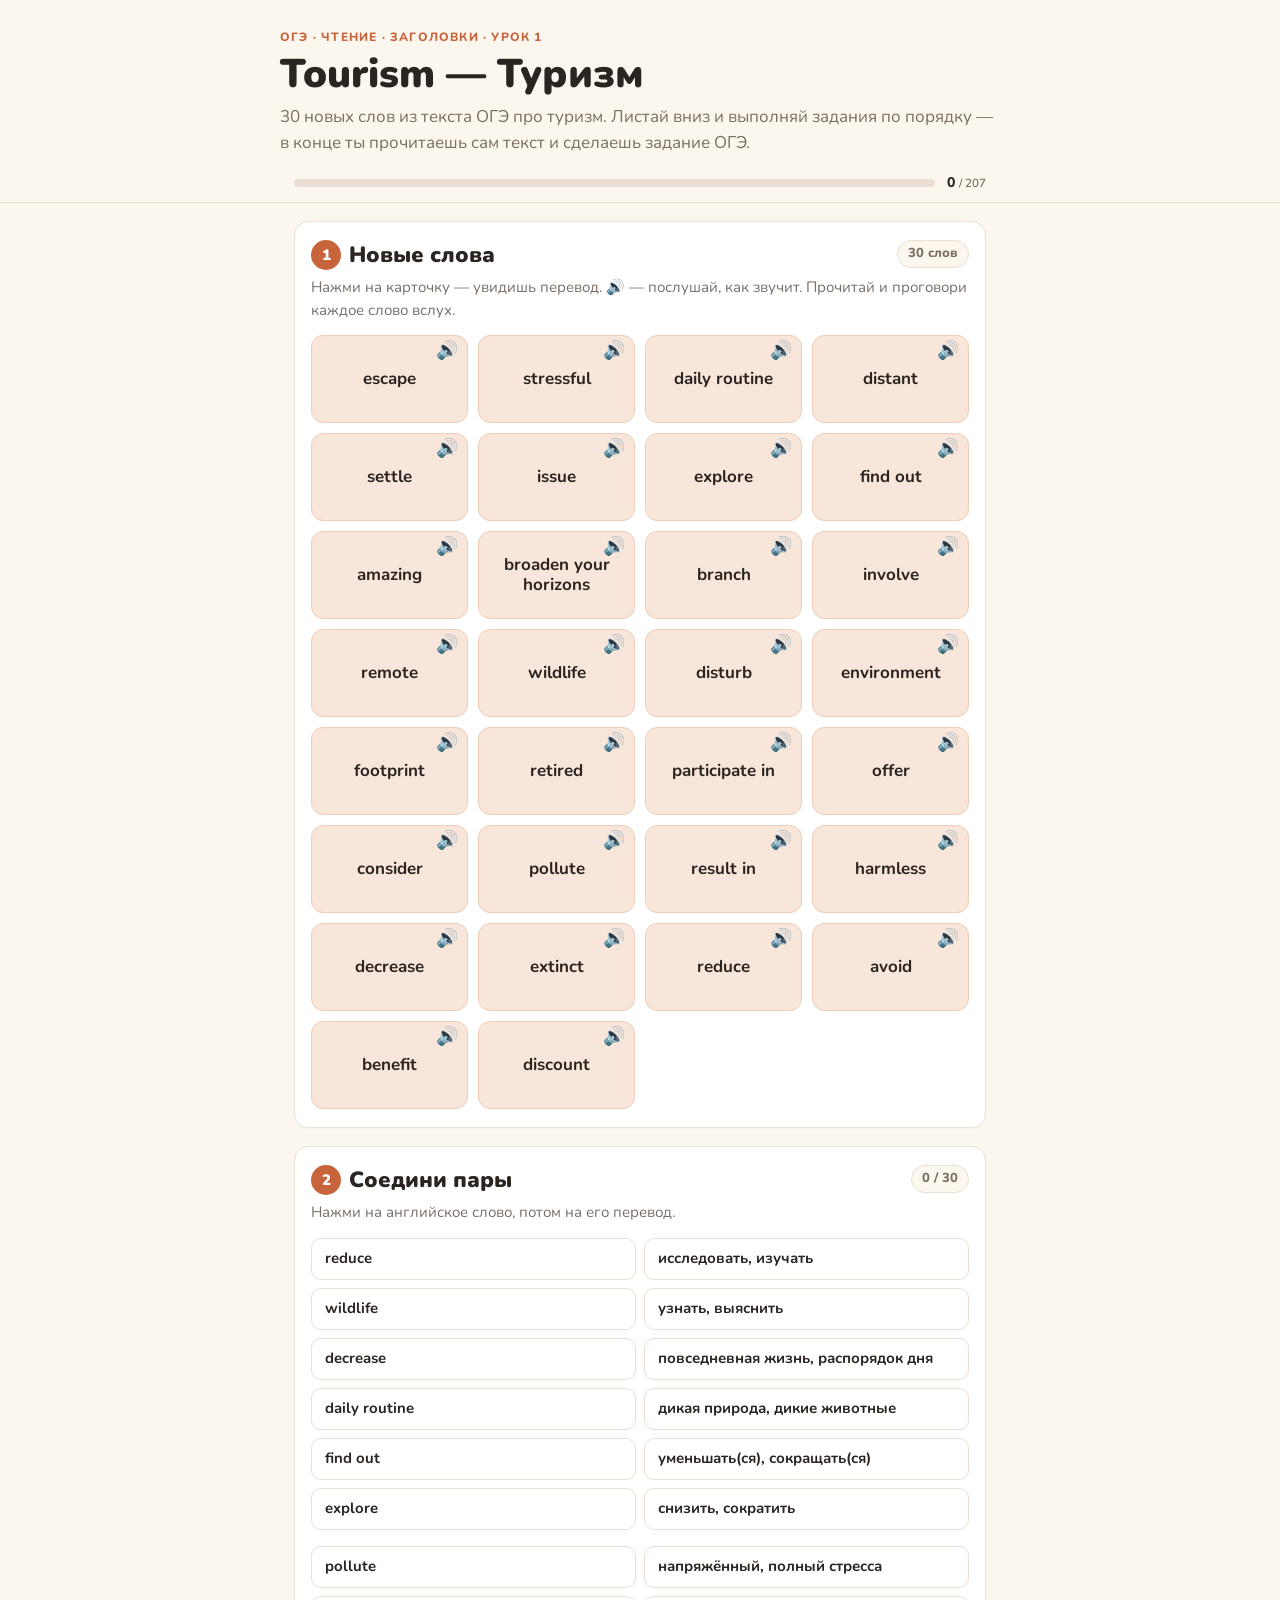
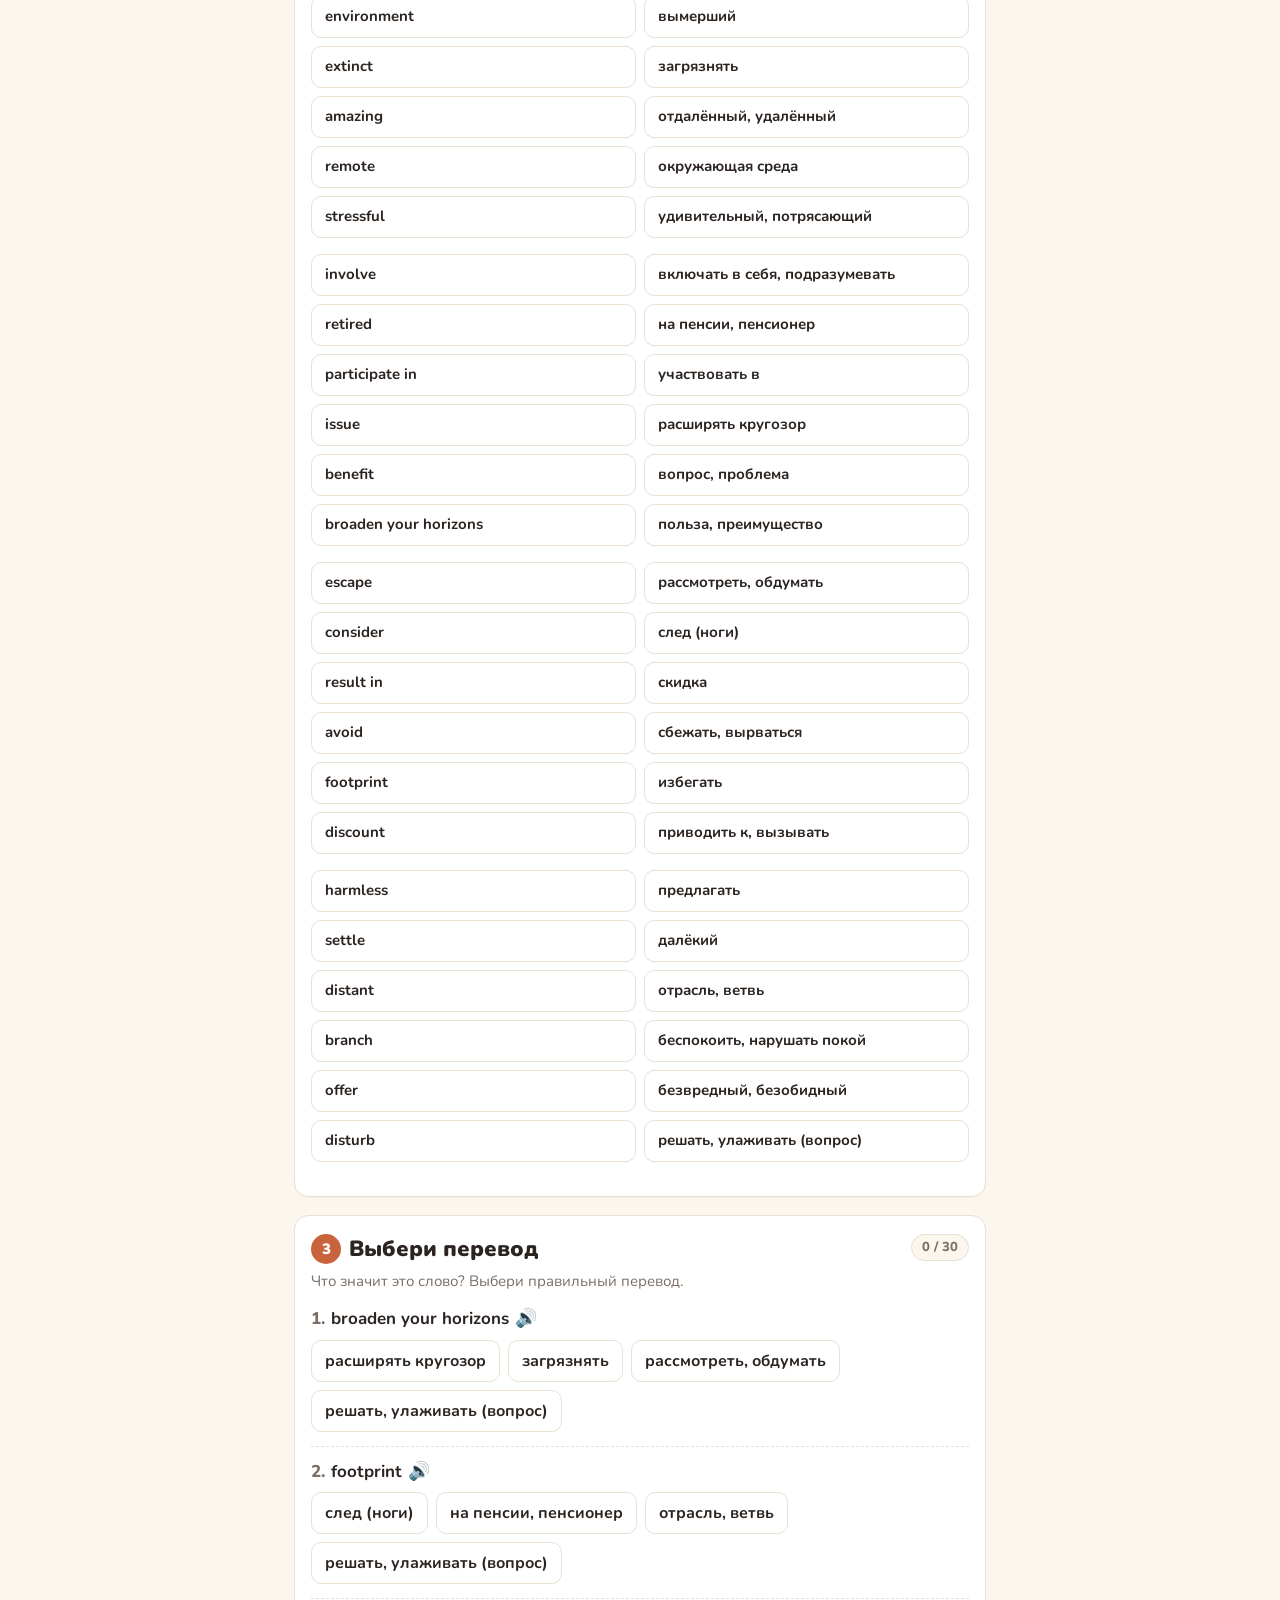
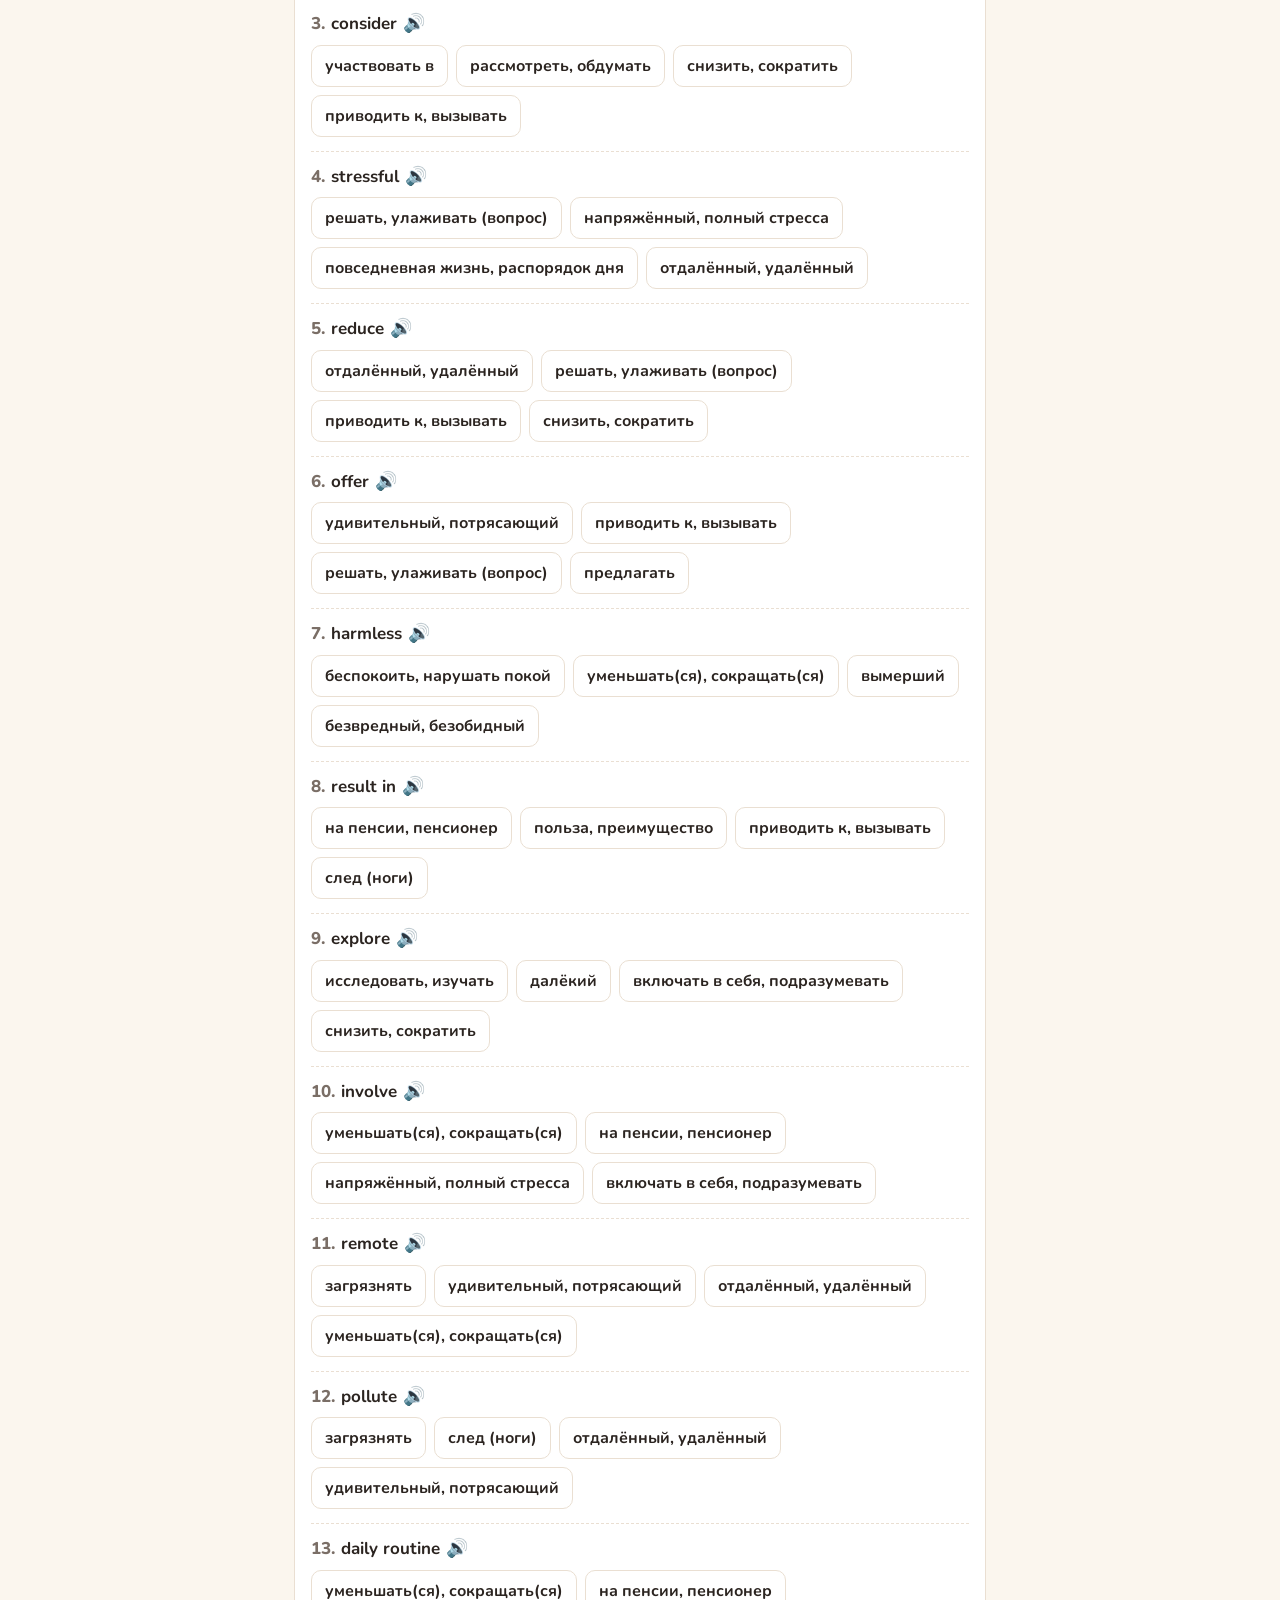
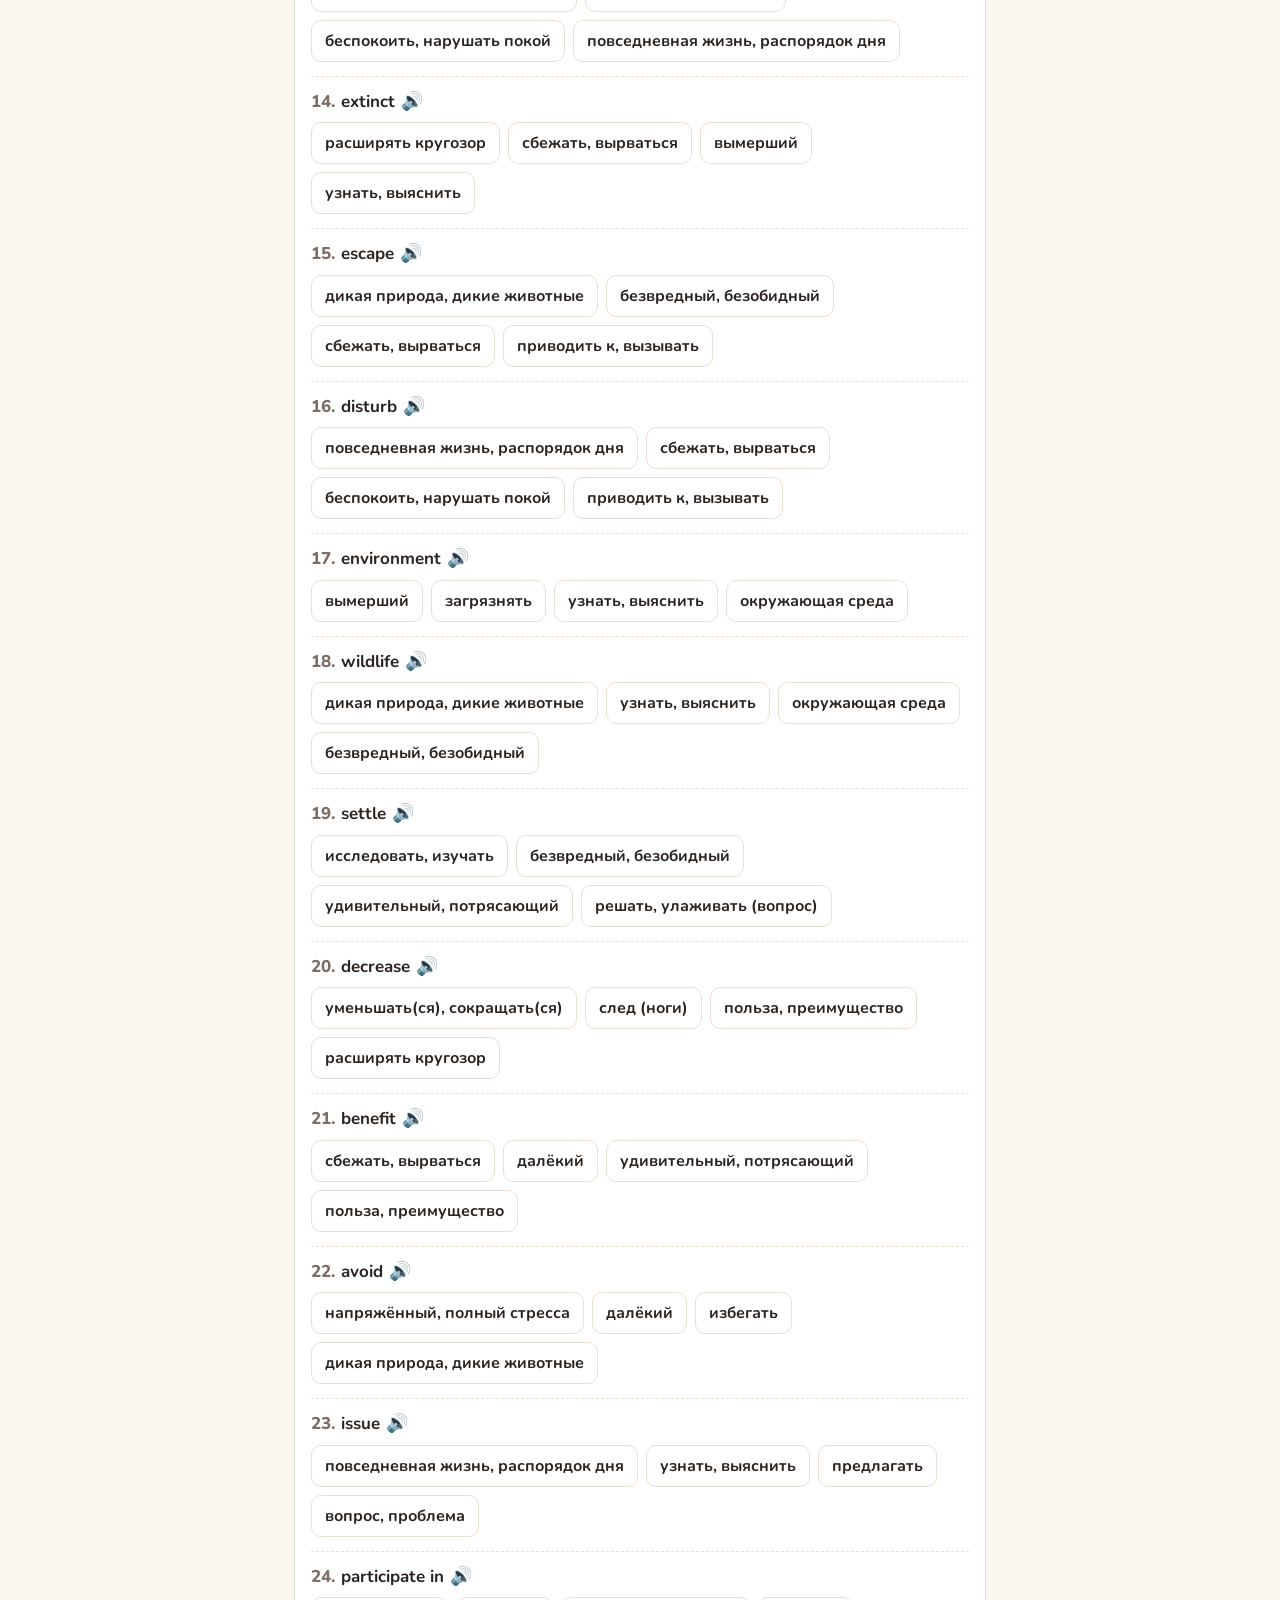
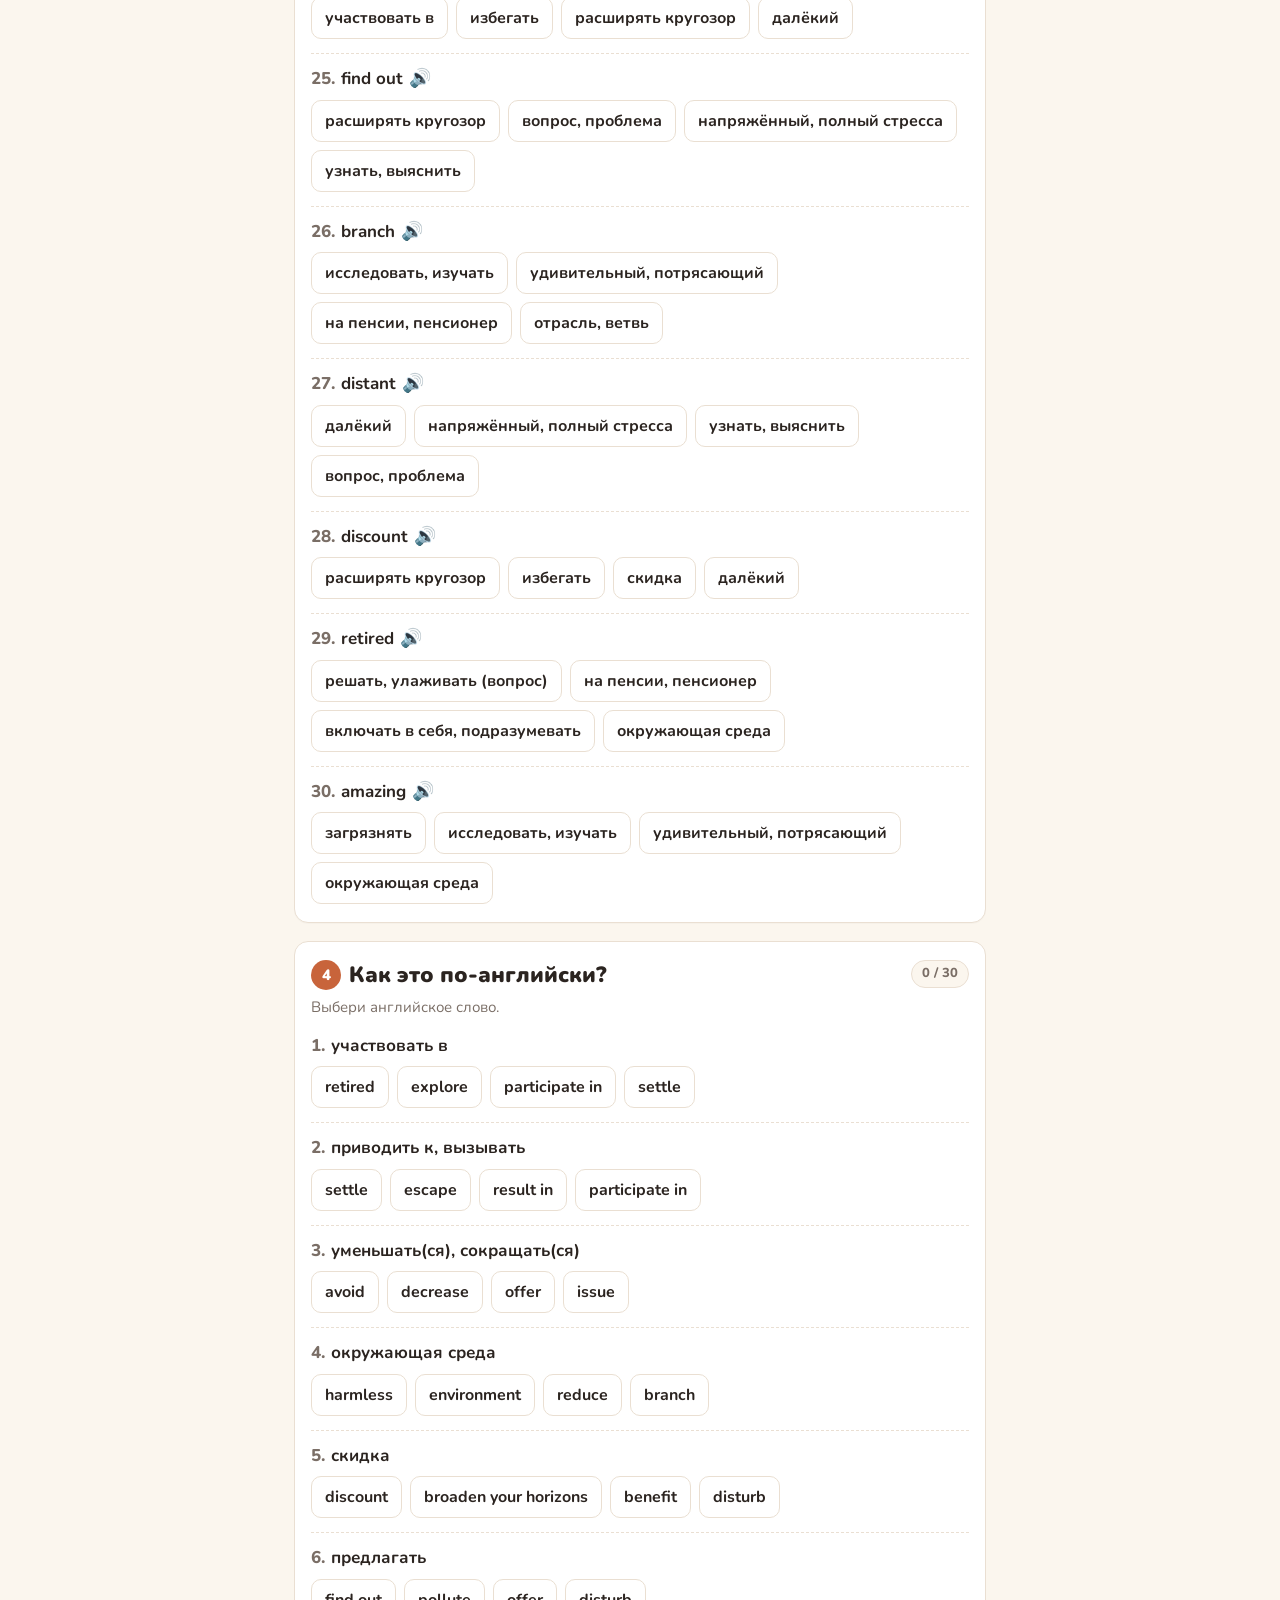
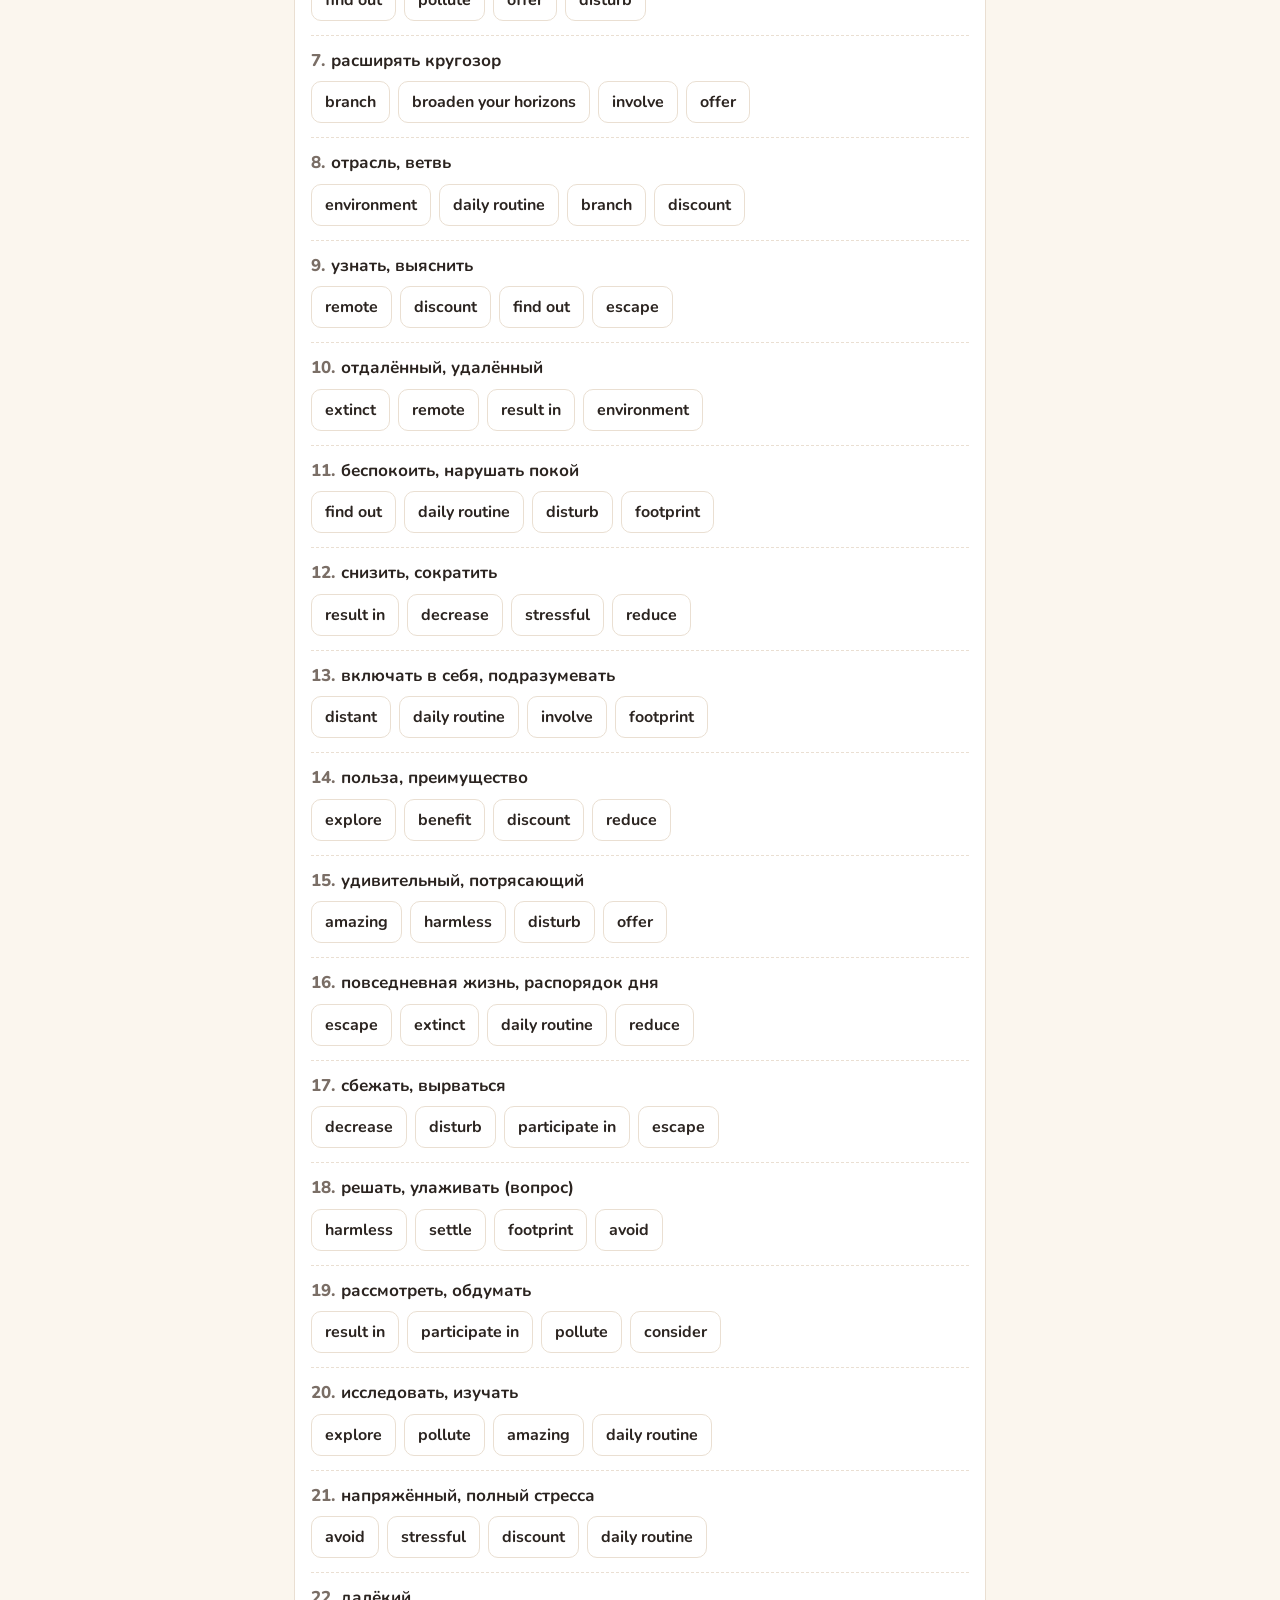
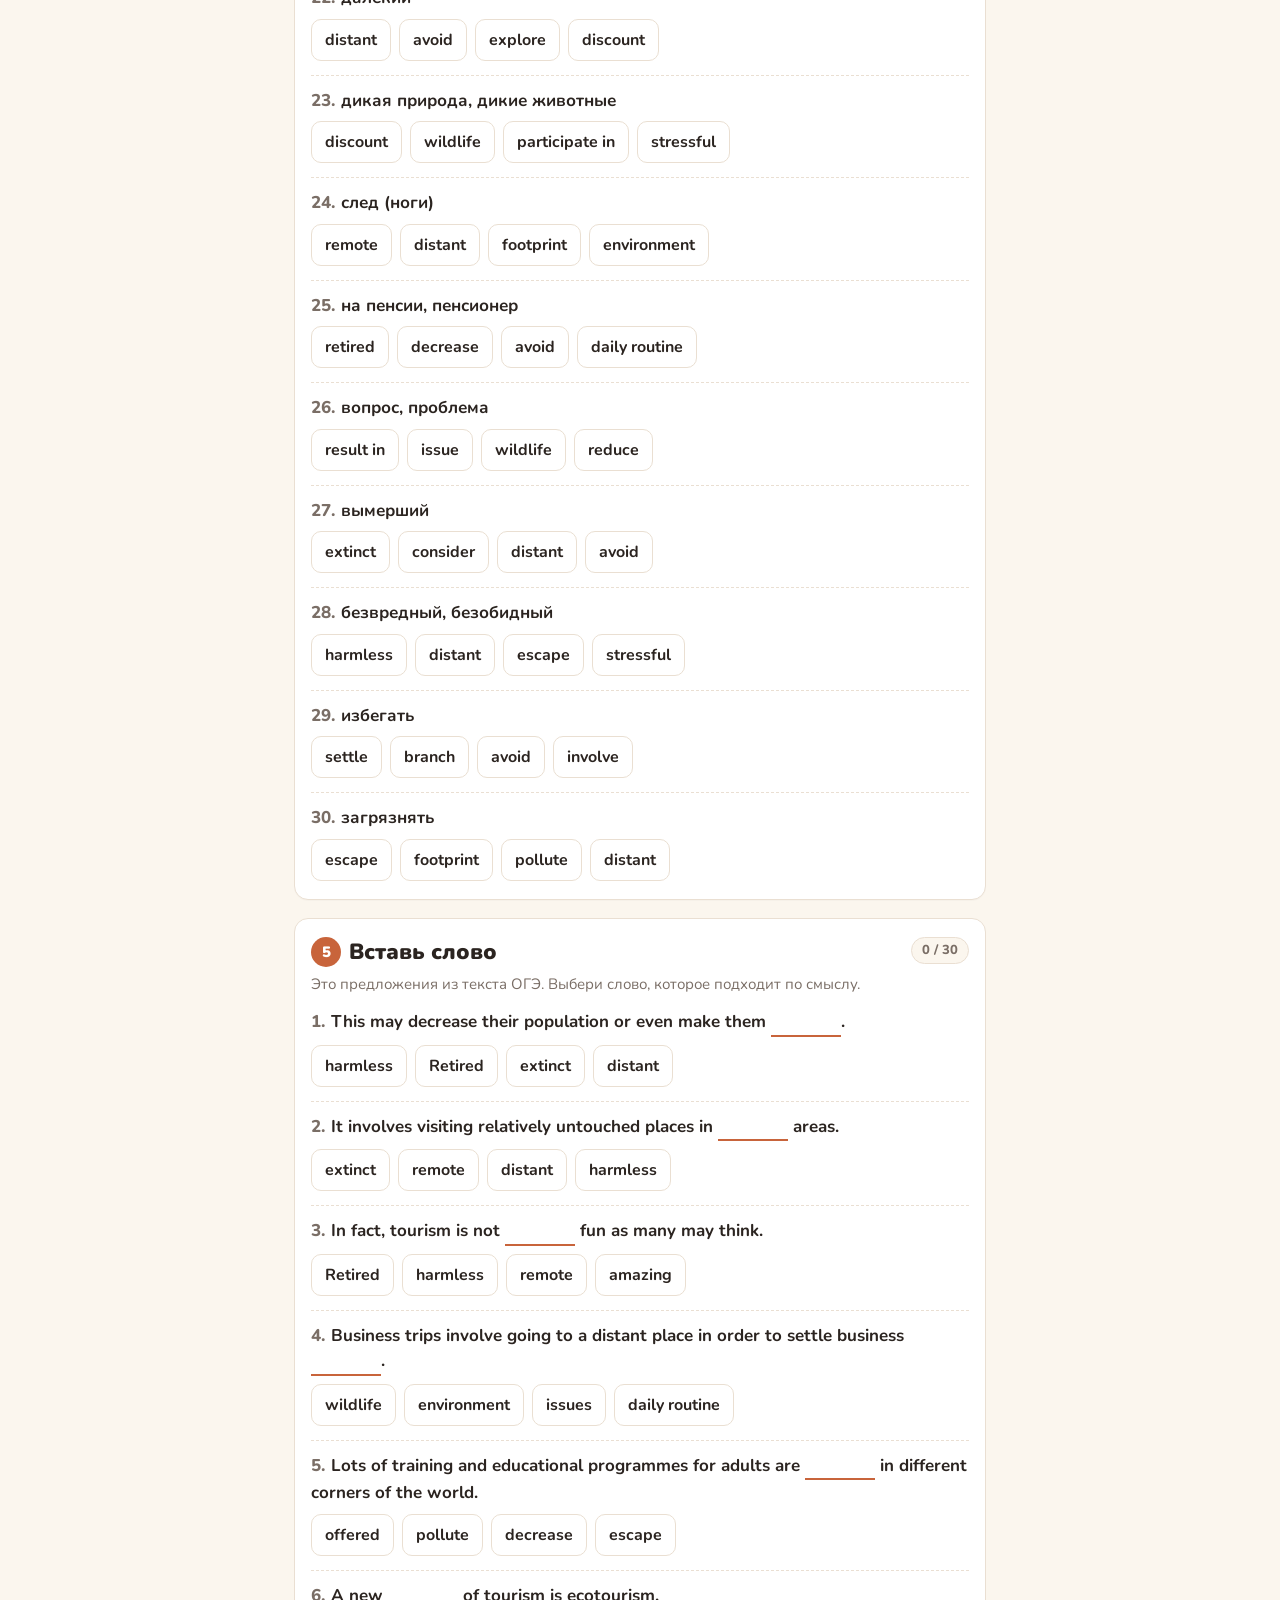
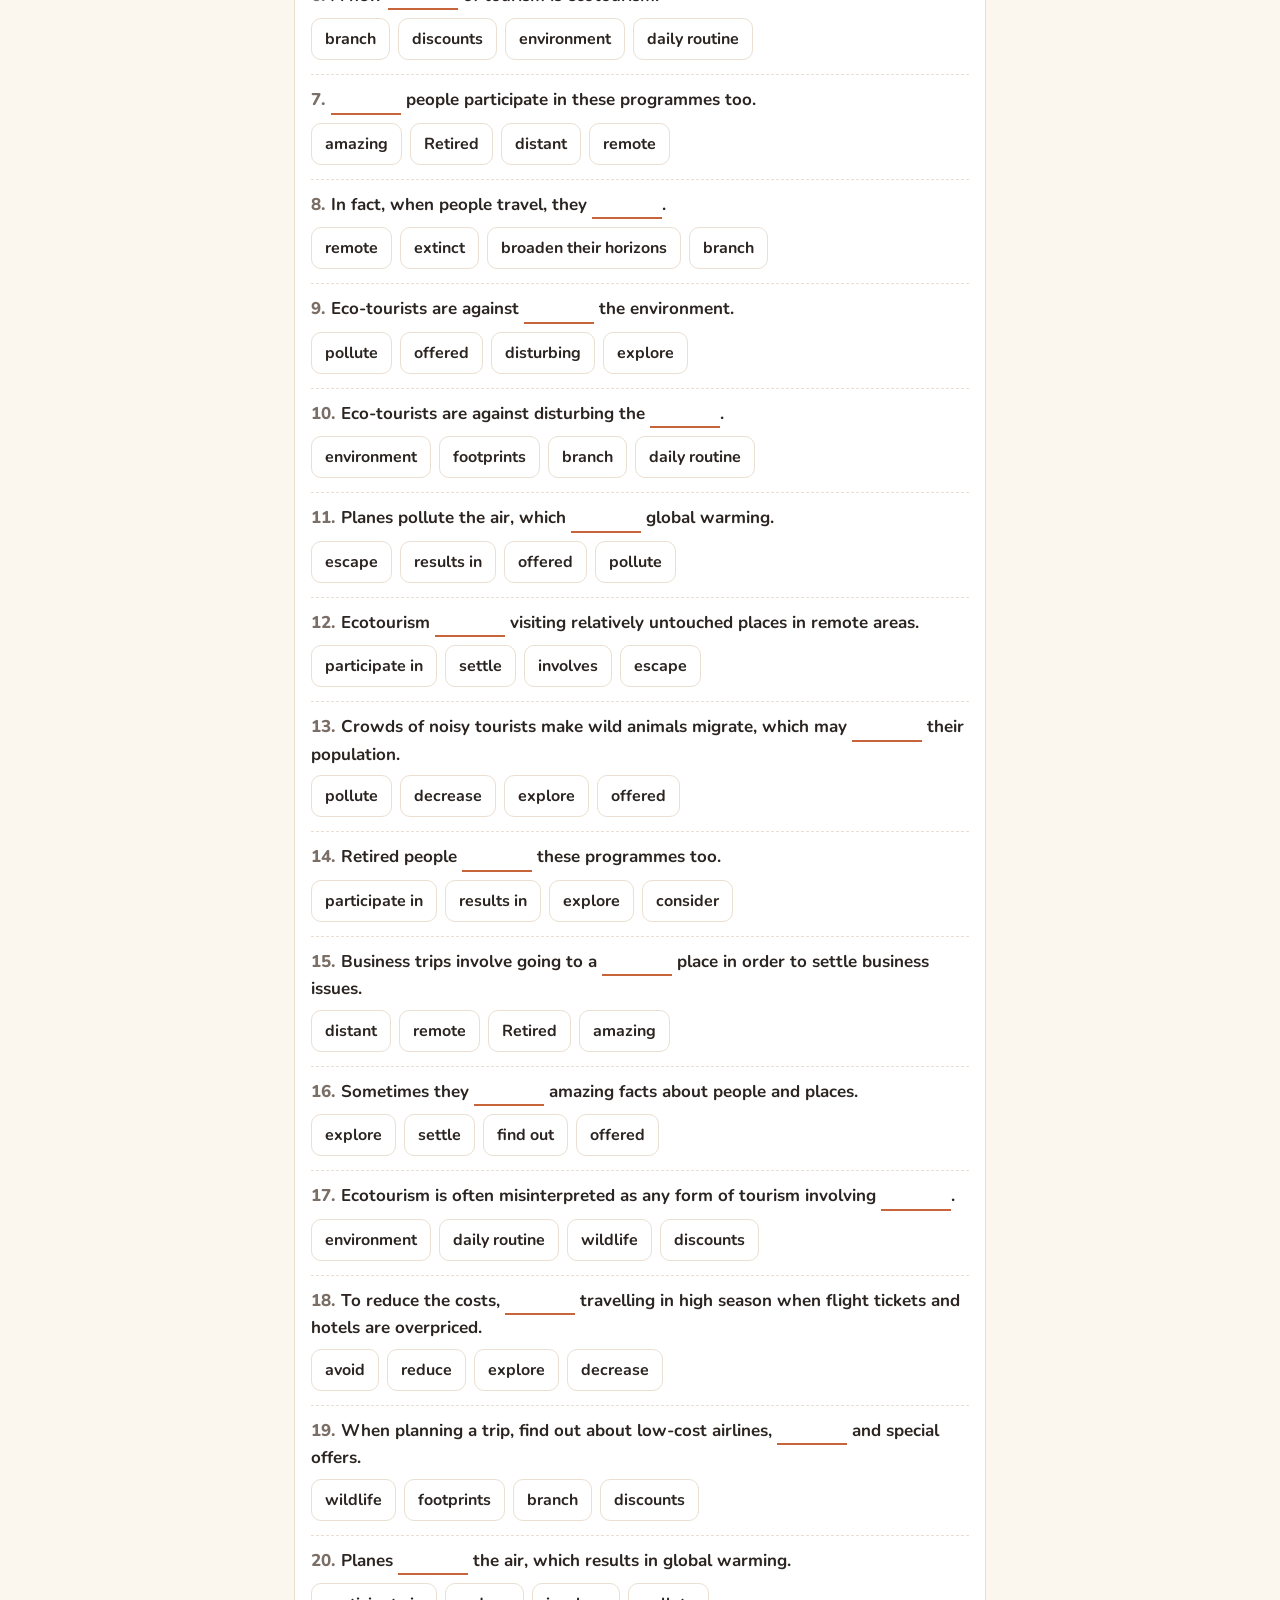
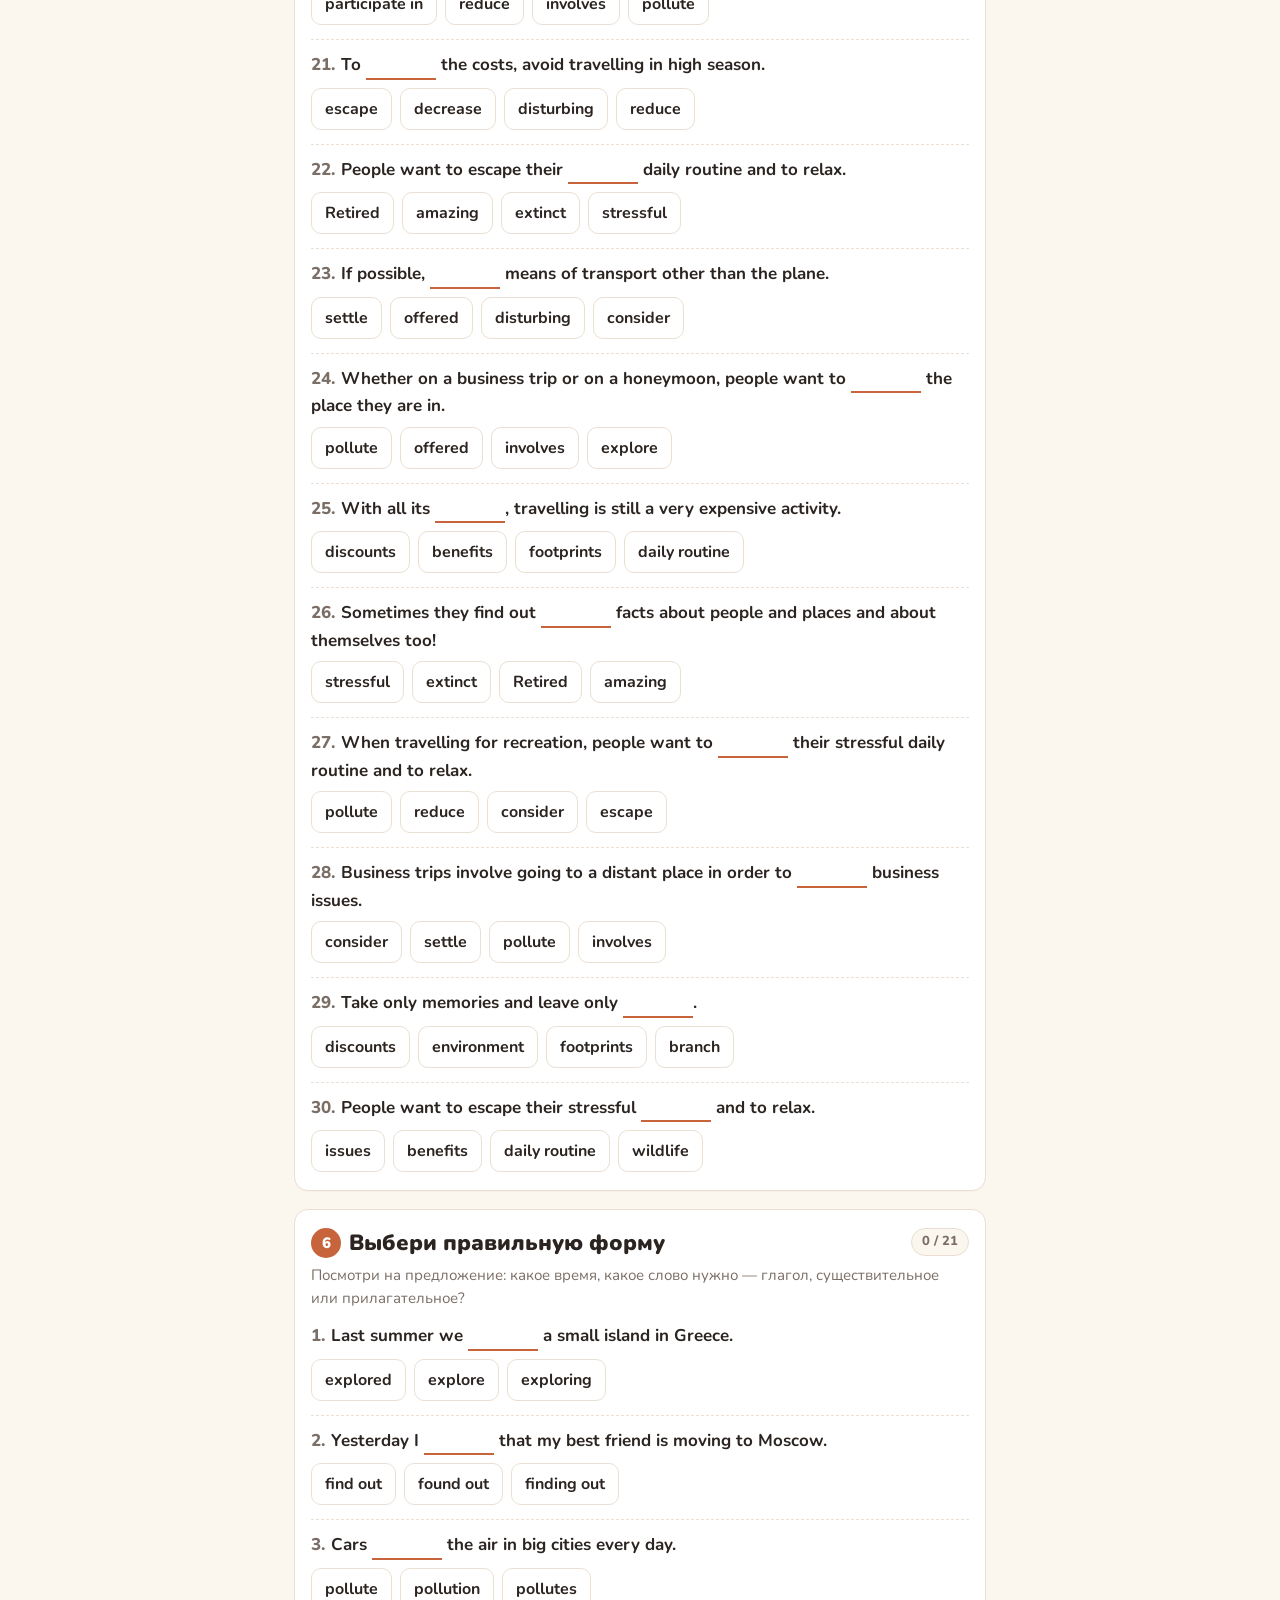
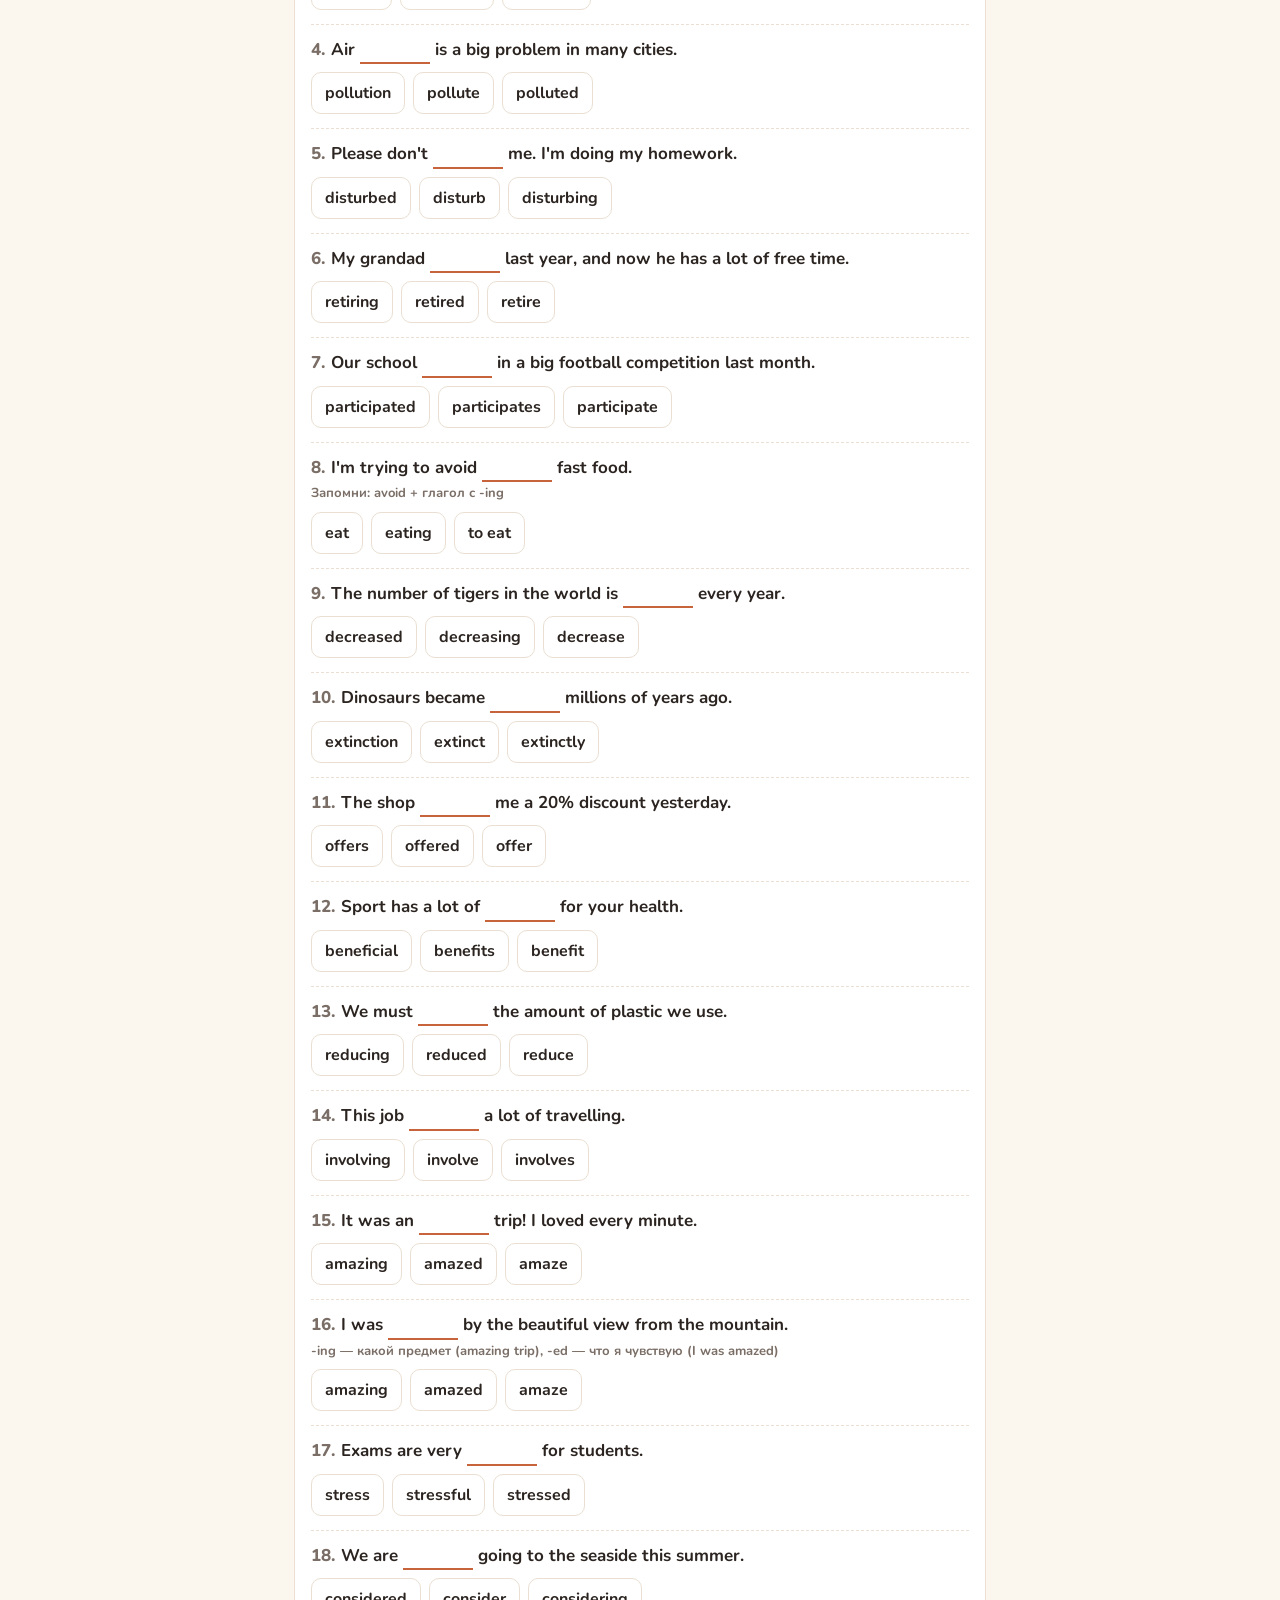
==== h01.html @ 57250d03 "OGE vocabulary lesson 1: Tourism (headings) Co-Authored-By: Claude Opus 5.5 <noreply@anthropic.com> " ====
<!DOCTYPE html>
<html lang="ru"><head><meta charset="utf-8">
<meta name="viewport" content="width=device-width,initial-scale=1,viewport-fit=cover">
<title>Урок 1 · Tourism · Давид · ОГЭ</title>
<link rel="preconnect" href="https://fonts.googleapis.com"><link rel="preconnect" href="https://fonts.gstatic.com" crossorigin>
<link rel="stylesheet" href="https://fonts.googleapis.com/css2?family=Nunito:wght@400;600;700;800;900&display=swap">
<style>:root{
  --paper:#FBF6EE;--card:#FFFFFF;--ink:#2B2420;--muted:#7A6E66;--line:#EADFD2;
  --accent:#C8643B;--accent-soft:#F8E6DA;--teal:#2F6F6A;--teal-soft:#E1EFEC;
  --ok:#2E8B57;--ok-soft:#E0F2E7;--bad:#C0392B;--bad-soft:#FBE3DF;--mark:#FFE7A8;
  --r:14px;
  --font-display:"Nunito","Segoe UI",system-ui,-apple-system,sans-serif;
  --font-body:"Nunito","Segoe UI",system-ui,-apple-system,sans-serif;
}
*{box-sizing:border-box}
html{scroll-behavior:smooth;-webkit-text-size-adjust:100%}
body{margin:0;background:var(--paper);color:var(--ink);font-family:var(--font-body);font-size:17px;line-height:1.5}
.wrap{max-width:720px;margin:0 auto;padding:0 14px}
button{font:inherit;color:inherit;cursor:pointer}

/* hero */
.hero{padding:28px 0 8px}
.eyebrow{font-size:12px;letter-spacing:.1em;text-transform:uppercase;color:var(--accent);font-weight:800;margin:0 0 6px}
h1{font-family:var(--font-display);font-weight:900;font-size:clamp(28px,7vw,40px);line-height:1.1;margin:0 0 8px}
.sub{margin:0;color:var(--muted)}

/* sticky progress */
.bar{position:sticky;top:0;z-index:20;background:rgba(251,246,238,.94);backdrop-filter:blur(6px);-webkit-backdrop-filter:blur(6px);border-bottom:1px solid var(--line)}
.bar .wrap{display:flex;align-items:center;gap:12px;padding-top:9px;padding-bottom:9px}
.track{flex:1;height:8px;background:var(--line);border-radius:99px;overflow:hidden}
.fill{height:100%;width:0;background:linear-gradient(90deg,var(--accent),#E39B5B);transition:width .4s}
.count{font-size:14px;font-weight:800;white-space:nowrap;font-variant-numeric:tabular-nums}
.count small{color:var(--muted);font-weight:600}

main{padding:6px 0 80px}
section.ex{background:var(--card);border:1px solid var(--line);border-radius:var(--r);padding:18px 16px;margin-top:18px;box-shadow:0 1px 0 rgba(0,0,0,.02)}
.ex-head{display:flex;justify-content:space-between;align-items:flex-start;gap:10px}
h2{font-family:var(--font-display);font-weight:900;font-size:22px;line-height:1.2;margin:0}
h2 .n{display:inline-flex;align-items:center;justify-content:center;width:30px;height:30px;border-radius:50%;background:var(--accent);color:#fff;font-size:15px;margin-right:8px;vertical-align:2px}
.pill{flex:none;font-size:13px;font-weight:800;padding:3px 10px;border-radius:99px;background:var(--paper);border:1px solid var(--line);color:var(--muted);font-variant-numeric:tabular-nums}
.pill.done{background:var(--ok-soft);border-color:var(--ok);color:var(--ok)}
.instr{color:var(--muted);margin:6px 0 14px;font-size:15px}

/* flashcards */
.cards{display:grid;grid-template-columns:repeat(auto-fill,minmax(150px,1fr));gap:10px}
.fc{perspective:900px;height:112px;border:0;padding:0;background:none}
.fc-in{position:relative;width:100%;height:100%;transition:transform .45s;transform-style:preserve-3d}
.fc.flip .fc-in{transform:rotateY(180deg)}
.fc-f,.fc-b{position:absolute;inset:0;border-radius:12px;display:flex;flex-direction:column;align-items:center;justify-content:center;padding:8px;text-align:center;backface-visibility:hidden;-webkit-backface-visibility:hidden}
.fc-f{background:var(--accent-soft);border:1px solid #EFCDB8}
.fc-f b{font-size:17px;line-height:1.2}
.fc-f small{color:var(--muted);font-size:12px;margin-top:4px}
.fc-b{background:var(--teal-soft);border:1px solid #BFDCD7;transform:rotateY(180deg);font-size:15px;font-weight:700;color:var(--teal)}
.say{border:0;background:none;font-size:18px;padding:2px 6px;line-height:1}
.fc .say{position:absolute;top:4px;right:4px}

/* items */
.items{display:flex;flex-direction:column;gap:14px}
.it{border-top:1px dashed var(--line);padding-top:12px}
.it:first-child{border-top:0;padding-top:0}
.q{margin:0 0 8px;font-weight:700}
.q .k{color:var(--muted);font-weight:800;margin-right:6px;font-variant-numeric:tabular-nums}
.q .gap{display:inline-block;min-width:70px;border-bottom:2px solid var(--accent);text-align:center;color:var(--accent)}
.opts{display:flex;flex-wrap:wrap;gap:8px}
.opt{border:1.5px solid var(--line);background:#fff;border-radius:10px;padding:8px 13px;font-size:16px;font-weight:700;min-height:42px;text-align:left}
.opt:active{transform:scale(.98)}
.opt.ok{background:var(--ok-soft);border-color:var(--ok);color:var(--ok)}
.opt.bad{background:var(--bad-soft);border-color:var(--bad);color:var(--bad);text-decoration:line-through}
.opt[disabled]{cursor:default}
.locked .opt:not(.ok):not(.bad){opacity:.45}

/* match */
.mgroup{display:grid;grid-template-columns:1fr 1fr;gap:8px;margin-bottom:16px}
.mgroup .opt{width:100%;font-size:15px}
.mgroup .opt.sel{border-color:var(--accent);background:var(--accent-soft)}
.mgroup .opt.gone{background:var(--ok-soft);border-color:var(--ok);color:var(--ok);opacity:.6}
.mgroup .opt.shake{animation:sh .35s}
@keyframes sh{25%{transform:translateX(-5px)}75%{transform:translateX(5px)}}

/* typing */
.row{display:flex;gap:8px}
.inp{flex:1;min-width:0;font:inherit;font-size:17px;padding:9px 12px;border:1.5px solid var(--line);border-radius:10px;background:#fff;outline:none}
.inp:focus{border-color:var(--accent)}
.inp.ok{border-color:var(--ok);background:var(--ok-soft);color:var(--ok);font-weight:700}
.inp.bad{border-color:var(--bad);background:var(--bad-soft);color:var(--bad)}
.btn{border:0;background:var(--accent);color:#fff;border-radius:10px;padding:9px 16px;font-weight:800;font-size:16px}
.btn.ghost{background:var(--paper);color:var(--ink);border:1.5px solid var(--line)}
.btn.teal{background:var(--teal)}
.fb{font-size:14.5px;margin-top:6px;font-weight:700}
.fb.ok{color:var(--ok)}.fb.bad{color:var(--bad)}
.fb .right{color:var(--ink);background:var(--mark);padding:0 4px;border-radius:4px}

/* scramble */
.slots{min-height:44px;display:flex;flex-wrap:wrap;gap:5px;padding:6px;border:1.5px dashed var(--line);border-radius:10px;margin-bottom:8px}
.tile{border:1.5px solid var(--line);background:#fff;border-radius:8px;min-width:36px;height:38px;font-weight:800;font-size:18px;text-transform:lowercase}
.tile.used{visibility:hidden}
.slots .tile{background:var(--accent-soft);border-color:#EFCDB8}

/* reading */
.text p{margin:0 0 12px}
.text .lbl{display:inline-flex;width:26px;height:26px;border-radius:7px;background:var(--teal);color:#fff;font-weight:900;font-size:14px;align-items:center;justify-content:center;margin-right:6px}
.w{background:var(--mark);border-radius:4px;padding:0 2px;cursor:pointer;border-bottom:2px solid #E8C35A}
.tip{position:fixed;z-index:50;background:var(--ink);color:#fff;padding:7px 11px;border-radius:9px;font-size:15px;font-weight:700;max-width:260px;pointer-events:none;box-shadow:0 6px 20px rgba(0,0,0,.2)}
.qs{margin:0 0 14px;padding-left:22px}
.qs li{margin-bottom:4px}
.task-row{display:flex;align-items:center;gap:10px;margin-bottom:8px}
.task-row .lbl{flex:none}
.task-row select{flex:1;font:inherit;font-size:16px;padding:8px;border:1.5px solid var(--line);border-radius:10px;background:#fff}
.task-row select.ok{border-color:var(--ok);background:var(--ok-soft)}
.task-row select.bad{border-color:var(--bad);background:var(--bad-soft)}
.stmt{margin-bottom:12px}
.stmt p{margin:0 0 6px;font-weight:700}

/* hard words + final */
.hard{display:flex;flex-wrap:wrap;gap:6px;margin-bottom:12px}
.hard span{background:var(--bad-soft);color:var(--bad);border-radius:99px;padding:4px 10px;font-weight:700;font-size:14px}
.big{font-size:44px;font-weight:900;font-family:var(--font-display);line-height:1;margin:6px 0}
.actions{display:flex;flex-wrap:wrap;gap:8px;margin-top:12px}
.note{font-size:13px;color:var(--muted);margin-top:10px}
footer{color:var(--muted);font-size:13px;text-align:center;padding:24px 0 40px}
.task-row .lbl{display:inline-flex;width:30px;height:30px;border-radius:8px;background:var(--teal);color:#fff;font-weight:900;align-items:center;justify-content:center}
.task-row select{min-width:0;width:100%;text-overflow:ellipsis}
.fc{height:88px}
</style></head><body>
<header class="hero wrap"><p class="eyebrow">ОГЭ · Чтение · Заголовки · Урок 1</p><h1>Tourism — Туризм</h1><p class="sub">30 новых слов из текста ОГЭ про туризм. Листай вниз и выполняй задания по порядку — в конце ты прочитаешь сам текст и сделаешь задание ОГЭ.</p></header>
<div class="bar"><div class="wrap"><div class="track"><div class="fill" id="fill"></div></div><span class="count" id="cnt"></span></div></div>
<main class="wrap" id="main"></main>
<footer class="wrap"><a href="./" style="color:inherit">Все уроки</a> · Ответы сохраняются в этом браузере</footer>
<script>
const L = {
  id: "h01", short: "Урок 1 · Tourism",
  eyebrow: "ОГЭ · Чтение · Заголовки · Урок 1",
  title: "Tourism — Туризм",
  sub: "30 новых слов из текста ОГЭ про туризм. Листай вниз и выполняй задания по порядку — в конце ты прочитаешь сам текст и сделаешь задание ОГЭ.",
  words: [
    { id: "escape", en: "escape", ru: "сбежать, вырваться", pos: "v", gap: "When travelling for recreation, people want to ___ their stressful daily routine and to relax.", ans: "escape" },
    { id: "stressful", en: "stressful", ru: "напряжённый, полный стресса", pos: "adj", gap: "People want to escape their ___ daily routine and to relax.", ans: "stressful" },
    { id: "routine", en: "daily routine", ru: "повседневная жизнь, распорядок дня", pos: "n", gap: "People want to escape their stressful ___ and to relax.", ans: "daily routine" },
    { id: "distant", en: "distant", ru: "далёкий", pos: "adj", gap: "Business trips involve going to a ___ place in order to settle business issues.", ans: "distant" },
    { id: "settle", en: "settle", ru: "решать, улаживать (вопрос)", pos: "v", gap: "Business trips involve going to a distant place in order to ___ business issues.", ans: "settle" },
    { id: "issue", en: "issue", ru: "вопрос, проблема", pos: "n", gap: "Business trips involve going to a distant place in order to settle business ___.", ans: "issues" },
    { id: "explore", en: "explore", ru: "исследовать, изучать", pos: "v", gap: "Whether on a business trip or on a honeymoon, people want to ___ the place they are in.", ans: "explore" },
    { id: "findout", en: "find out", ru: "узнать, выяснить", pos: "v", gap: "Sometimes they ___ amazing facts about people and places.", ans: "find out" },
    { id: "amazing", en: "amazing", ru: "удивительный, потрясающий", pos: "adj", gap: "Sometimes they find out ___ facts about people and places and about themselves too!", ans: "amazing" },
    { id: "horizons", en: "broaden your horizons", ru: "расширять кругозор", pos: "ph", alt: ["broaden one's horizons", "broaden their horizons", "broaden horizons"], hl: ["broaden their horizons"], gap: "In fact, when people travel, they ___.", ans: "broaden their horizons" },
    { id: "branch", en: "branch", ru: "отрасль, ветвь", pos: "n", gap: "A new ___ of tourism is ecotourism.", ans: "branch" },
    { id: "involve", en: "involve", ru: "включать в себя, подразумевать", pos: "v", hl: ["involves", "involving"], gap: "Ecotourism ___ visiting relatively untouched places in remote areas.", ans: "involves" },
    { id: "remote", en: "remote", ru: "отдалённый, удалённый", pos: "adj", gap: "It involves visiting relatively untouched places in ___ areas.", ans: "remote" },
    { id: "wildlife", en: "wildlife", ru: "дикая природа, дикие животные", pos: "n", gap: "Ecotourism is often misinterpreted as any form of tourism involving ___.", ans: "wildlife" },
    { id: "disturb", en: "disturb", ru: "беспокоить, нарушать покой", pos: "v", hl: ["disturbing"], gap: "Eco-tourists are against ___ the environment.", ans: "disturbing" },
    { id: "environment", en: "environment", ru: "окружающая среда", pos: "n", gap: "Eco-tourists are against disturbing the ___.", ans: "environment" },
    { id: "footprint", en: "footprint", ru: "след (ноги)", pos: "n", gap: "Take only memories and leave only ___.", ans: "footprints" },
    { id: "retired", en: "retired", ru: "на пенсии, пенсионер", pos: "adj", gap: "___ people participate in these programmes too.", ans: "Retired" },
    { id: "participate", en: "participate in", ru: "участвовать в", pos: "v", alt: ["take part in"], gap: "Retired people ___ these programmes too.", ans: "participate in" },
    { id: "offer", en: "offer", ru: "предлагать", pos: "v", hl: ["offered"], gap: "Lots of training and educational programmes for adults are ___ in different corners of the world.", ans: "offered" },
    { id: "consider", en: "consider", ru: "рассмотреть, обдумать", pos: "v", gap: "If possible, ___ means of transport other than the plane.", ans: "consider" },
    { id: "pollute", en: "pollute", ru: "загрязнять", pos: "v", hl: ["pollution"], gap: "Planes ___ the air, which results in global warming.", ans: "pollute" },
    { id: "resultin", en: "result in", ru: "приводить к, вызывать", pos: "v", hl: ["results in"], gap: "Planes pollute the air, which ___ global warming.", ans: "results in" },
    { id: "harmless", en: "harmless", ru: "безвредный, безобидный", pos: "adj", gap: "In fact, tourism is not ___ fun as many may think.", ans: "harmless" },
    { id: "decrease", en: "decrease", ru: "уменьшать(ся), сокращать(ся)", pos: "v", gap: "Crowds of noisy tourists make wild animals migrate, which may ___ their population.", ans: "decrease" },
    { id: "extinct", en: "extinct", ru: "вымерший", pos: "adj", gap: "This may decrease their population or even make them ___.", ans: "extinct" },
    { id: "reduce", en: "reduce", ru: "снизить, сократить", pos: "v", gap: "To ___ the costs, avoid travelling in high season.", ans: "reduce" },
    { id: "avoid", en: "avoid", ru: "избегать", pos: "v", gap: "To reduce the costs, ___ travelling in high season when flight tickets and hotels are overpriced.", ans: "avoid" },
    { id: "benefit", en: "benefit", ru: "польза, преимущество", pos: "n", hl: ["benefits"], gap: "With all its ___, travelling is still a very expensive activity.", ans: "benefits" },
    { id: "discount", en: "discount", ru: "скидка", pos: "n", hl: ["discounts"], gap: "When planning a trip, find out about low-cost airlines, ___ and special offers.", ans: "discounts" }
  ],
  forms: [
    { id: "explore", s: "Last summer we ___ a small island in Greece.", o: ["explore", "explored", "exploring"], a: "explored" },
    { id: "findout", s: "Yesterday I ___ that my best friend is moving to Moscow.", o: ["find out", "found out", "finding out"], a: "found out" },
    { id: "pollute", s: "Cars ___ the air in big cities every day.", o: ["pollute", "pollutes", "pollution"], a: "pollute" },
    { id: "pollute", s: "Air ___ is a big problem in many cities.", o: ["pollute", "polluted", "pollution"], a: "pollution" },
    { id: "disturb", s: "Please don't ___ me. I'm doing my homework.", o: ["disturb", "disturbing", "disturbed"], a: "disturb" },
    { id: "retired", s: "My grandad ___ last year, and now he has a lot of free time.", o: ["retire", "retired", "retiring"], a: "retired" },
    { id: "participate", s: "Our school ___ in a big football competition last month.", o: ["participate", "participates", "participated"], a: "participated" },
    { id: "avoid", s: "I'm trying to avoid ___ fast food.", o: ["eat", "eating", "to eat"], a: "eating", ru: "Запомни: avoid + глагол с -ing" },
    { id: "decrease", s: "The number of tigers in the world is ___ every year.", o: ["decrease", "decreasing", "decreased"], a: "decreasing" },
    { id: "extinct", s: "Dinosaurs became ___ millions of years ago.", o: ["extinct", "extinction", "extinctly"], a: "extinct" },
    { id: "offer", s: "The shop ___ me a 20% discount yesterday.", o: ["offer", "offers", "offered"], a: "offered" },
    { id: "benefit", s: "Sport has a lot of ___ for your health.", o: ["benefit", "benefits", "beneficial"], a: "benefits" },
    { id: "reduce", s: "We must ___ the amount of plastic we use.", o: ["reduce", "reduced", "reducing"], a: "reduce" },
    { id: "involve", s: "This job ___ a lot of travelling.", o: ["involve", "involves", "involving"], a: "involves" },
    { id: "amazing", s: "It was an ___ trip! I loved every minute.", o: ["amaze", "amazing", "amazed"], a: "amazing" },
    { id: "amazing", s: "I was ___ by the beautiful view from the mountain.", o: ["amazing", "amazed", "amaze"], a: "amazed", ru: "-ing — какой предмет (amazing trip), -ed — что я чувствую (I was amazed)" },
    { id: "stressful", s: "Exams are very ___ for students.", o: ["stress", "stressful", "stressed"], a: "stressful" },
    { id: "consider", s: "We are ___ going to the seaside this summer.", o: ["consider", "considering", "considered"], a: "considering" },
    { id: "resultin", s: "Bad weather can ___ in long delays at the airport.", o: ["result", "results", "resulted"], a: "result", ru: "После can — глагол без окончаний" },
    { id: "settle", s: "They ___ the problem in ten minutes.", o: ["settle", "settled", "settling"], a: "settled" },
    { id: "escape", s: "The parrot ___ from its cage this morning!", o: ["escape", "escapes", "escaped"], a: "escaped" }
  ],
  task: {
    type: "headings", extra: 2,
    questions: [
      "What nature-friendly ideas started a new branch in the tourism business?",
      "What means of transport is the most popular with tourists?",
      "Why can tourism be dangerous to nature?",
      "What are the reasons that make people go on a trip?",
      "What kind of tourism is getting popular with elderly people?",
      "Why does travelling make people smarter?",
      "What are the ways to save money while travelling?"
    ],
    key: { A: 4, B: 6, C: 1, D: 5, E: 3, F: 7 },
    parts: [
      { l: "A", t: "Tourism has become a popular activity. Indeed, nowadays people travel more, and further, than they used to. The main reasons for tourism are: recreation, leisure and business. When travelling for recreation, people want to escape their stressful daily routine and to relax. Beach holidays are an example of such tourism. Business trips involve going to a distant place in order to settle business issues." },
      { l: "B", t: "Whether on a business trip or on a honeymoon, people want to explore the place they are in. They go on excursions, try new activities like diving or mountain climbing and learn about the historical background of the place and its cultural peculiarities. Sometimes they find out amazing facts about people and places and about themselves too! In fact, when people travel, they broaden their horizons." },
      { l: "C", t: "A new branch of tourism is ecotourism. It involves visiting relatively untouched places in remote areas. Ecotourism is often misinterpreted as any form of tourism involving wildlife – but it’s completely different from jungle tourism or safari. Eco-tourists are against disturbing the environment; even taking photos is not recommended. Take only memories and leave only footprints is a very popular slogan for them." },
      { l: "D", t: "By educational tourism, most people mean different versions of Learn and Travel Programmes for students. But it’s not only for the young and brave. Lots of training and educational programmes for adults are offered in different corners of the world. Retired people participate in these programmes too. They gladly enroll on overseas courses ranging from gardening and design to computer skills and programming." },
      { l: "E", t: "If possible, consider means of transport other than the plane. Rapidly increasing numbers of flights have put the environment in danger. Planes pollute the air, which results in global warming. In fact, tourism is not harmless fun as many may think: new airports and tourist infrastructure, pollution and crowds of noisy tourists make wild animals migrate, which may decrease their population or even make them extinct." },
      { l: "F", t: "With all its benefits, travelling is still a very expensive activity and may not fit every budget. To reduce the costs, avoid travelling in high season when flight tickets and hotels are overpriced. Remember that, along with expensive destinations, there are less prestigious but even more interesting places. When planning a trip, find out about low-cost airlines, discounts and special offers." }
    ]
  }
};

/* ===== David · OGE vocabulary engine. Expects const L = {...} defined before. ===== */
(function () {
const W = L.words, byId = Object.fromEntries(W.map(w => [w.id, w]));
const $ = (t, c, x) => { const e = document.createElement(t); if (c) e.className = c; if (x != null) e.textContent = x; return e; };
const norm = s => (s || "").toLowerCase().replace(/[’‘`]/g, "'").replace(/[.!?,;:]+/g, " ").replace(/\s+/g, " ").trim();

/* seeded random, so the page looks the same after reload */
let seed = [...L.id].reduce((a, c) => (a * 31 + c.charCodeAt(0)) >>> 0, 7);
const rnd = () => { seed |= 0; seed = seed + 0x6D2B79F5 | 0; let t = Math.imul(seed ^ seed >>> 15, 1 | seed); t = t + Math.imul(t ^ t >>> 7, 61 | t) ^ t; return ((t ^ t >>> 14) >>> 0) / 4294967296; };
const shuffle = a => { a = [...a]; for (let i = a.length - 1; i > 0; i--) { const j = Math.floor(rnd() * (i + 1)); [a[i], a[j]] = [a[j], a[i]]; } return a; };
const pick = (pool, n, not) => shuffle(pool.filter(x => !not.includes(x))).slice(0, n);

/* saved state */
const KEY = "david-oge-" + L.id;
let S = {}; try { S = JSON.parse(localStorage.getItem(KEY) || "{}") || {}; } catch (e) { S = {}; }
const save = () => { try { localStorage.setItem(KEY, JSON.stringify(S)); } catch (e) {} };
let TOTAL = 0;
const reg = () => { TOTAL++; };
function mark(key, wid, ok, v) { if (S[key]) return; S[key] = { w: wid, ok: ok, v: v }; save(); upd(); }

/* speech */
let voice = null;
function pickVoice() { const vs = speechSynthesis.getVoices(); voice = vs.find(v => /en[-_]GB/i.test(v.lang)) || vs.find(v => /^en/i.test(v.lang)) || null; }
if ("speechSynthesis" in window) { pickVoice(); speechSynthesis.onvoiceschanged = pickVoice; }
function say(text) { if (!("speechSynthesis" in window)) return; speechSynthesis.cancel(); const u = new SpeechSynthesisUtterance(text); u.lang = "en-GB"; if (voice) u.voice = voice; u.rate = .85; speechSynthesis.speak(u); }
const sayBtn = text => { const b = $("button", "say", "🔊"); b.type = "button"; b.setAttribute("aria-label", "Послушать"); b.onclick = e => { e.stopPropagation(); say(text); }; return b; };

/* layout */
const main = document.getElementById("main");
const sections = [];
let secN = 0;
function section(title, instr) {
  const s = $("section", "ex"); const h = $("div", "ex-head"); const h2 = $("h2");
  const n = $("span", "n", ++secN); h2.append(n, title); const pill = $("span", "pill"); h.append(h2, pill); s.append(h);
  if (instr) s.append($("p", "instr", instr));
  main.append(s); const rec = { s, pill, keys: [] }; sections.push(rec); return rec;
}
const keyOf = (rec, i) => "s" + secN + "-" + i;

/* MCQ item */
function mcq(rec, i, wid, qNode, options, answer) {
  const key = keyOf(rec, i); rec.keys.push(key); reg();
  const it = $("div", "it"); it.append(qNode); const box = $("div", "opts"); it.append(box);
  const btns = options.map(o => { const b = $("button", "opt", o); b.type = "button"; box.append(b); return b; });
  const lock = (chosen) => { box.classList.add("locked"); btns.forEach(b => { b.disabled = true; if (b.textContent === answer) b.classList.add("ok"); else if (b.textContent === chosen) b.classList.add("bad"); }); fillGap(qNode, answer); };
  btns.forEach(b => b.onclick = () => { const ok = b.textContent === answer; mark(key, wid, ok, b.textContent); lock(b.textContent); if (ok && rec.speak) say(answer); });
  if (S[key]) lock(S[key].v);
  return it;
}
function fillGap(q, ans) { const g = q.querySelector(".gap"); if (g) g.textContent = ans; }
function qLine(k, html) { const p = $("p", "q"); p.append($("span", "k", k + ".")); const t = $("span"); t.innerHTML = html; p.append(t); return p; }
const esc = s => s.replace(/[&<>"]/g, c => ({ "&": "&amp;", "<": "&lt;", ">": "&gt;", '"': "&quot;" }[c]));
const gapHtml = s => esc(s).replace("___", '<span class="gap">&nbsp;</span>');

/* typing item */
function typing(rec, i, wid, qNode, answers, opts = {}) {
  const key = keyOf(rec, i); rec.keys.push(key); reg();
  const it = $("div", "it"); it.append(qNode);
  const row = $("div", "row"); const inp = $("input", "inp"); inp.type = "text"; inp.autocomplete = "off"; inp.autocapitalize = "off"; inp.spellcheck = false; inp.setAttribute("autocorrect", "off");
  if (opts.ph) inp.placeholder = opts.ph;
  const b = $("button", "btn", "OK"); b.type = "button"; row.append(inp, b); it.append(row);
  const fb = $("div", "fb"); it.append(fb);
  const lock = (v, ok) => { inp.value = v; inp.disabled = true; b.disabled = true; b.style.display = "none"; inp.classList.add(ok ? "ok" : "bad");
    fb.className = "fb " + (ok ? "ok" : "bad"); fb.innerHTML = ok ? "Верно! " : 'Правильно: <span class="right">' + esc(answers[0]) + "</span>"; if (!ok) fb.append(sayBtn(answers[0])); };
  const check = () => { const v = inp.value.trim(); if (!v) return; const ok = answers.some(a => norm(a) === norm(v)); mark(key, wid, ok, v); lock(v, ok); say(answers[0]); };
  b.onclick = check; inp.onkeydown = e => { if (e.key === "Enter") check(); };
  if (S[key]) lock(S[key].v, S[key].ok);
  return it;
}
const hint = en => en.split(" ").map(p => p[0] + "_".repeat(Math.max(0, p.length - 1))).join("  ");

/* ===== 1. Flashcards ===== */
{
  const r = section("Новые слова", "Нажми на карточку — увидишь перевод. 🔊 — послушай, как звучит. Прочитай и проговори каждое слово вслух.");
  const g = $("div", "cards");
  W.forEach(w => { const c = $("button", "fc"); c.type = "button"; const inn = $("div", "fc-in"); const f = $("div", "fc-f"); f.append($("b", null, w.en)); if (w.note) f.append($("small", null, w.note));
    const bk = $("div", "fc-b", w.ru); inn.append(f, bk); c.append(inn, sayBtn(w.en)); c.onclick = () => { c.classList.toggle("flip"); if (c.classList.contains("flip")) say(w.en); }; g.append(c); });
  r.s.append(g); r.pill.textContent = W.length + " слов"; r.static = true;
}

/* ===== 2. Match ===== */
{
  const r = section("Соедини пары", "Нажми на английское слово, потом на его перевод.");
  const sh = shuffle(W); const groups = []; for (let i = 0; i < sh.length; i += 6) groups.push(sh.slice(i, i + 6));
  if (groups.length > 1 && groups[groups.length - 1].length < 3) { groups[groups.length - 2].push(...groups.pop()); }
  let idx = 0;
  groups.forEach(gr => {
    const box = $("div", "mgroup"); const L1 = $("div", "items"), R1 = $("div", "items"); L1.style.gap = R1.style.gap = "8px"; box.append(L1, R1);
    let sel = null; const miss = {};
    const items = gr.map(w => { const key = keyOf(r, idx++); r.keys.push(key); reg(); return { w, key }; });
    const lb = {}, rb = {};
    items.forEach(({ w, key }) => { const b = $("button", "opt", w.en); b.type = "button"; lb[w.id] = b; b.onclick = () => { if (b.classList.contains("gone")) return; Object.values(lb).forEach(x => x.classList.remove("sel")); b.classList.add("sel"); sel = { w, key }; say(w.en); }; L1.append(b); });
    shuffle(items).forEach(({ w }) => { const b = $("button", "opt", w.ru); b.type = "button"; rb[w.id] = b; R1.append(b);
      b.onclick = () => { if (!sel || b.classList.contains("gone")) return;
        if (sel.w.id === w.id) { lb[w.id].classList.remove("sel"); lb[w.id].classList.add("gone"); b.classList.add("gone"); mark(sel.key, w.id, !miss[w.id], w.ru); sel = null; }
        else { miss[sel.w.id] = true; b.classList.add("shake"); setTimeout(() => b.classList.remove("shake"), 400); } }; });
    items.forEach(({ w, key }) => { if (S[key]) { lb[w.id].classList.add("gone"); rb[w.id].classList.add("gone"); } });
    r.s.append(box);
  });
}

/* ===== 3. EN → RU ===== */
{
  const r = section("Выбери перевод", "Что значит это слово? Выбери правильный перевод.");
  const box = $("div", "items"); const ru = W.map(w => w.ru);
  shuffle(W).forEach((w, i) => { const q = qLine(i + 1, "<b>" + esc(w.en) + "</b>"); q.append(sayBtn(w.en)); box.append(mcq(r, i, w.id, q, shuffle([w.ru, ...pick(ru, 3, [w.ru])]), w.ru)); });
  r.s.append(box);
}

/* ===== 4. RU → EN ===== */
{
  const r = section("Как это по-английски?", "Выбери английское слово.");
  r.speak = true; const box = $("div", "items"); const en = W.map(w => w.en);
  shuffle(W).forEach((w, i) => { box.append(mcq(r, i, w.id, qLine(i + 1, esc(w.ru)), shuffle([w.en, ...pick(en, 3, [w.en])]), w.en)); });
  r.s.append(box);
}

/* ===== 5. Gap from the text ===== */
{
  const r = section("Вставь слово", "Это предложения из текста ОГЭ. Выбери слово, которое подходит по смыслу.");
  r.speak = true; const box = $("div", "items");
  shuffle(W.filter(w => w.gap)).forEach((w, i) => {
    const same = W.filter(x => x.pos === w.pos && x.id !== w.id).map(x => x.ans);
    const pool = same.length >= 3 ? same : W.filter(x => x.id !== w.id).map(x => x.ans);
    box.append(mcq(r, i, w.id, qLine(i + 1, gapHtml(w.gap)), shuffle([w.ans, ...pick(pool, 3, [w.ans])]), w.ans));
  });
  r.s.append(box);
}

/* ===== 6. Forms ===== */
if (L.forms && L.forms.length) {
  const r = section("Выбери правильную форму", "Посмотри на предложение: какое время, какое слово нужно — глагол, существительное или прилагательное?");
  r.speak = true; const box = $("div", "items");
  L.forms.forEach((f, i) => { const q = qLine(i + 1, gapHtml(f.s)); if (f.ru) { const s = $("div", "note", f.ru); s.style.margin = "2px 0 0"; q.append(s); } box.append(mcq(r, i, f.id, q, shuffle(f.o), f.a)); });
  r.s.append(box);
}

/* ===== 7. Scramble ===== */
{
  const r = section("Собери слово", "Нажимай на буквы по порядку. Ошибся — нажми на букву в ответе, она вернётся.");
  const box = $("div", "items");
  const list = shuffle(W.filter(w => /^[a-z]+$/i.test(w.en) && w.en.length >= 4)).slice(0, 15);
  list.forEach((w, i) => {
    const key = keyOf(r, i); r.keys.push(key); reg();
    const it = $("div", "it"); it.append(qLine(i + 1, esc(w.ru)));
    const slots = $("div", "slots"); const pool = $("div", "opts"); pool.style.gap = "5px"; it.append(slots, pool); const fb = $("div", "fb"); it.append(fb);
    let letters = shuffle([...w.en.toLowerCase()]); if (letters.join("") === w.en.toLowerCase()) letters = letters.reverse();
    let wrong = false; const chosen = [];
    const done = ok => { slots.innerHTML = ""; [...w.en].forEach(ch => { const t = $("span", "tile", ch); t.style.display = "inline-flex"; t.style.alignItems = "center"; t.style.justifyContent = "center"; slots.append(t); }); pool.remove(); fb.className = "fb " + (ok ? "ok" : "bad"); fb.textContent = ok ? "Верно! " : "Получилось со второй попытки "; fb.append(sayBtn(w.en)); slots.style.borderColor = ok ? "var(--ok)" : "var(--bad)"; };
    const tiles = letters.map(ch => { const t = $("button", "tile", ch); t.type = "button"; pool.append(t);
      t.onclick = () => { if (t.classList.contains("used")) return; t.classList.add("used"); const s = $("button", "tile", ch); s.type = "button"; slots.append(s); chosen.push({ t, s });
        s.onclick = () => { t.classList.remove("used"); s.remove(); chosen.splice(chosen.findIndex(c => c.s === s), 1); };
        if (chosen.length === letters.length) { const v = chosen.map(c => c.s.textContent).join("");
          if (v === w.en.toLowerCase()) { mark(key, w.id, !wrong, v); done(!wrong); say(w.en); }
          else { wrong = true; fb.className = "fb bad"; fb.textContent = "Не так. Нажми на буквы в ответе и попробуй ещё раз."; } } }; return t; });
    if (S[key]) done(S[key].ok);
    box.append(it);
  });
  r.s.append(box);
}

/* ===== 8. Type RU → EN ===== */
{
  const r = section("Напиши по-английски", "Подсказка показывает первую букву и сколько всего букв. Нажми OK или Enter.");
  const box = $("div", "items");
  shuffle(W).forEach((w, i) => box.append(typing(r, i, w.id, qLine(i + 1, esc(w.ru) + ' &nbsp;<span style="color:var(--muted);font-family:monospace;letter-spacing:2px">' + esc(hint(w.en)) + "</span>"), [w.en, ...(w.alt || [])])));
  r.s.append(box);
}

/* ===== 9. Listen & type ===== */
{
  const r = section("Послушай и напиши", "Нажми 🔊, послушай слово (можно несколько раз) и напиши его.");
  const box = $("div", "items");
  shuffle(W).slice(0, 15).forEach((w, i) => { const q = $("p", "q"); q.append($("span", "k", (i + 1) + ".")); const b = $("button", "btn ghost", "🔊 Слушать"); b.type = "button"; b.onclick = () => say(w.en); q.append(b); box.append(typing(r, i, w.id, q, [w.en, ...(w.alt || [])], { ph: "напиши, что услышал" })); });
  r.s.append(box);
}

/* ===== 10. Text with highlighted words ===== */
const forms = []; W.forEach(w => { [w.en, w.ans, ...(w.hl || [])].filter(Boolean).forEach(f => forms.push([f.toLowerCase(), w])); });
forms.sort((a, b) => b[0].length - a[0].length);
const re = new RegExp("\\b(" + forms.map(f => f[0].replace(/[.*+?^${}()|[\]\\]/g, "\\$&").replace(/'/g, "['’]")).join("|") + ")\\b", "gi");
const fmap = Object.fromEntries(forms.map(f => [f[0].replace(/’/g, "'"), f[1]]));
function hl(text) { return esc(text).replace(re, m => { const w = fmap[m.toLowerCase().replace(/’/g, "'")]; return w ? '<span class="w" data-ru="' + esc(w.ru) + '" data-en="' + esc(w.en) + '">' + m + "</span>" : m; }); }
const tip = $("div", "tip"); tip.style.display = "none"; document.body.append(tip);
document.addEventListener("click", e => { const t = e.target.closest(".w"); if (!t) { tip.style.display = "none"; return; } say(t.dataset.en); tip.textContent = t.dataset.ru; tip.style.display = "block"; const rc = t.getBoundingClientRect(); tip.style.left = Math.max(8, Math.min(innerWidth - 270, rc.left)) + "px"; tip.style.top = (rc.bottom + 6) + "px"; });
addEventListener("scroll", () => tip.style.display = "none", { passive: true });

{
  const r = section("Прочитай текст", "Это настоящий текст из ОГЭ. Новые слова выделены — нажми на слово, если забыл перевод. Теперь ты их знаешь!");
  r.static = true; r.pill.textContent = "📖";
  const t = $("div", "text");
  if (L.task.title) { const h = $("h3", null, L.task.title); h.style.margin = "0 0 10px"; h.style.textAlign = "center"; t.append(h); }
  if (L.task.parts) L.task.parts.forEach(p => { const el = $("p"); el.innerHTML = '<span class="lbl">' + p.l + "</span>" + hl(p.t); t.append(el); });
  else L.task.paras.forEach(p => { const el = $("p"); el.innerHTML = hl(p); t.append(el); });
  r.s.append(t);
}

/* ===== 11. OGE task ===== */
{
  const T = L.task;
  if (T.type === "headings") {
    const r = section("Задание ОГЭ", "Определи, в каком тексте A–F есть ответ на каждый вопрос 1–7. Один вопрос лишний. Можешь листать вверх и перечитывать текст.");
    const ol = $("ol", "qs"); T.questions.forEach(q => ol.append($("li", null, q))); r.s.append(ol);
    const sels = {};
    T.parts.forEach((p, i) => { const key = keyOf(r, i); r.keys.push(key); reg(); const row = $("div", "task-row"); row.append($("span", "lbl", p.l));
      const s = $("select"); s.append(new Option("— выбери вопрос —", "")); T.questions.forEach((q, j) => s.append(new Option((j + 1) + ". " + q, j + 1))); row.append(s); r.s.append(row); sels[p.l] = { s, key }; });
    const b = $("button", "btn teal", "Проверить"); b.type = "button"; const fb = $("div", "fb"); r.s.append(b, fb);
    const show = () => { let n = 0; T.parts.forEach(p => { const { s, key } = sels[p.l]; const v = S[key] ? S[key].v : s.value; s.value = v; const ok = +v === T.key[p.l]; if (ok) n++; s.className = ok ? "ok" : "bad"; s.disabled = true; }); b.style.display = "none"; fb.className = "fb " + (n === T.parts.length ? "ok" : "bad"); fb.innerHTML = "Правильно " + n + " из " + T.parts.length + ". " + (n < T.parts.length ? "Ответы: " + T.parts.map(p => p.l + "–" + T.key[p.l]).join(", ") + ". Лишний вопрос — " + T.extra + "." : "Отлично!"); };
    b.onclick = () => { if (T.parts.some(p => !sels[p.l].s.value)) { fb.className = "fb bad"; fb.textContent = "Выбери вопрос для каждого текста."; return; } T.parts.forEach(p => { const { s, key } = sels[p.l]; mark(key, null, +s.value === T.key[p.l], s.value); }); show(); };
    if (T.parts.every(p => S[sels[p.l].key])) show();
  } else {
    const r = section("Задание ОГЭ", "True — это сказано в тексте. False — в тексте сказано обратное. Not stated — в тексте об этом ничего нет.");
    const box = $("div", "items"); const lab = ["True", "False", "Not stated"];
    T.st.forEach((st, i) => box.append(mcq(r, i, null, qLine(i + 1, esc(st.s)), lab, lab[st.a - 1])));
    r.s.append(box);
  }
}

/* ===== 12. Mistakes ===== */
const errSec = section("Работа над ошибками", "Здесь собираются слова, в которых ты ошибся. Повтори их ещё раз, пока не получится без ошибок.");
errSec.static = true; errSec.pill.textContent = "🔁";
const errBox = $("div"); errSec.s.append(errBox);
function hardWords() { const h = {}; Object.values(S).forEach(x => { if (x.w && !x.ok) h[x.w] = 1; }); return Object.keys(h).filter(id => byId[id]).map(id => byId[id]); }
function renderErr() {
  errBox.innerHTML = ""; const hw = hardWords();
  if (!hw.length) { errBox.append($("p", "note", "Пока ошибок нет. Так держать! 💪")); return; }
  const chips = $("div", "hard"); hw.forEach(w => chips.append($("span", null, w.en + " — " + w.ru))); errBox.append(chips);
  const b = $("button", "btn", "Повторить трудные слова"); b.type = "button"; errBox.append(b);
  b.onclick = () => { b.remove(); const box = $("div", "items"); box.style.marginTop = "12px";
    shuffle(hw).forEach((w, i) => { const it = $("div", "it"); it.append(qLine(i + 1, esc(w.ru) + ' &nbsp;<span style="color:var(--muted);font-family:monospace;letter-spacing:2px">' + esc(hint(w.en)) + "</span>"));
      const row = $("div", "row"); const inp = $("input", "inp"); inp.autocapitalize = "off"; inp.autocomplete = "off"; inp.spellcheck = false; const ok = $("button", "btn", "OK"); ok.type = "button"; row.append(inp, ok); const fb = $("div", "fb"); it.append(row, fb);
      const chk = () => { const good = [w.en, ...(w.alt || [])].some(a => norm(a) === norm(inp.value)); say(w.en); if (good) { inp.className = "inp ok"; inp.disabled = true; ok.remove(); fb.className = "fb ok"; fb.textContent = "Верно!"; } else { inp.className = "inp bad"; fb.className = "fb bad"; fb.innerHTML = 'Правильно: <span class="right">' + esc(w.en) + "</span> — напиши ещё раз"; inp.value = ""; inp.focus(); } };
      ok.onclick = chk; inp.onkeydown = e => { if (e.key === "Enter") chk(); }; box.append(it); });
    errBox.append(box); };
}

/* ===== 13. Result ===== */
const fin = section("Мой результат", null); fin.static = true; fin.pill.textContent = "🏁";
const finBox = $("div"); fin.s.append(finBox);
function renderFin() {
  const done = Object.keys(S).length, ok = Object.values(S).filter(x => x.ok).length; const pct = done ? Math.round(ok / done * 100) : 0;
  finBox.innerHTML = "";
  finBox.append($("div", "big", ok + " / " + TOTAL));
  finBox.append($("p", "note", "Выполнено заданий: " + done + " из " + TOTAL + (done ? " · без ошибок: " + pct + "%" : "")));
  const a = $("div", "actions");
  const send = $("button", "btn teal", "Отправить результат учителю"); send.type = "button";
  send.onclick = async () => { const hw = hardWords(); const txt = "Давид · " + L.short + "\nСделано: " + done + " из " + TOTAL + ", правильно: " + ok + " (" + pct + "%)\n" + (hw.length ? "Трудные слова: " + hw.map(w => w.en).join(", ") : "Ошибок нет!");
    try { if (navigator.share) { await navigator.share({ text: txt }); return; } } catch (e) { if (e && e.name === "AbortError") return; }
    try { await navigator.clipboard.writeText(txt); send.textContent = "Скопировано — вставь в сообщение ✓"; } catch (e) { prompt("Скопируй и отправь:", txt); } };
  const reset = $("button", "btn ghost", "Начать заново"); reset.type = "button";
  reset.onclick = () => { if (confirm("Стереть все ответы и начать урок заново?")) { S = {}; save(); location.reload(); } };
  a.append(send, reset); finBox.append(a);
}

/* progress */
function upd() {
  const done = Object.keys(S).length;
  document.getElementById("cnt").innerHTML = done + " <small>/ " + TOTAL + "</small>";
  document.getElementById("fill").style.width = (TOTAL ? done / TOTAL * 100 : 0) + "%";
  sections.forEach(r => { if (r.static) return; const d = r.keys.filter(k => S[k]).length; r.pill.textContent = d + " / " + r.keys.length; r.pill.classList.toggle("done", d === r.keys.length); });
  renderErr(); renderFin();
}
upd();
})();

</script></body></html>
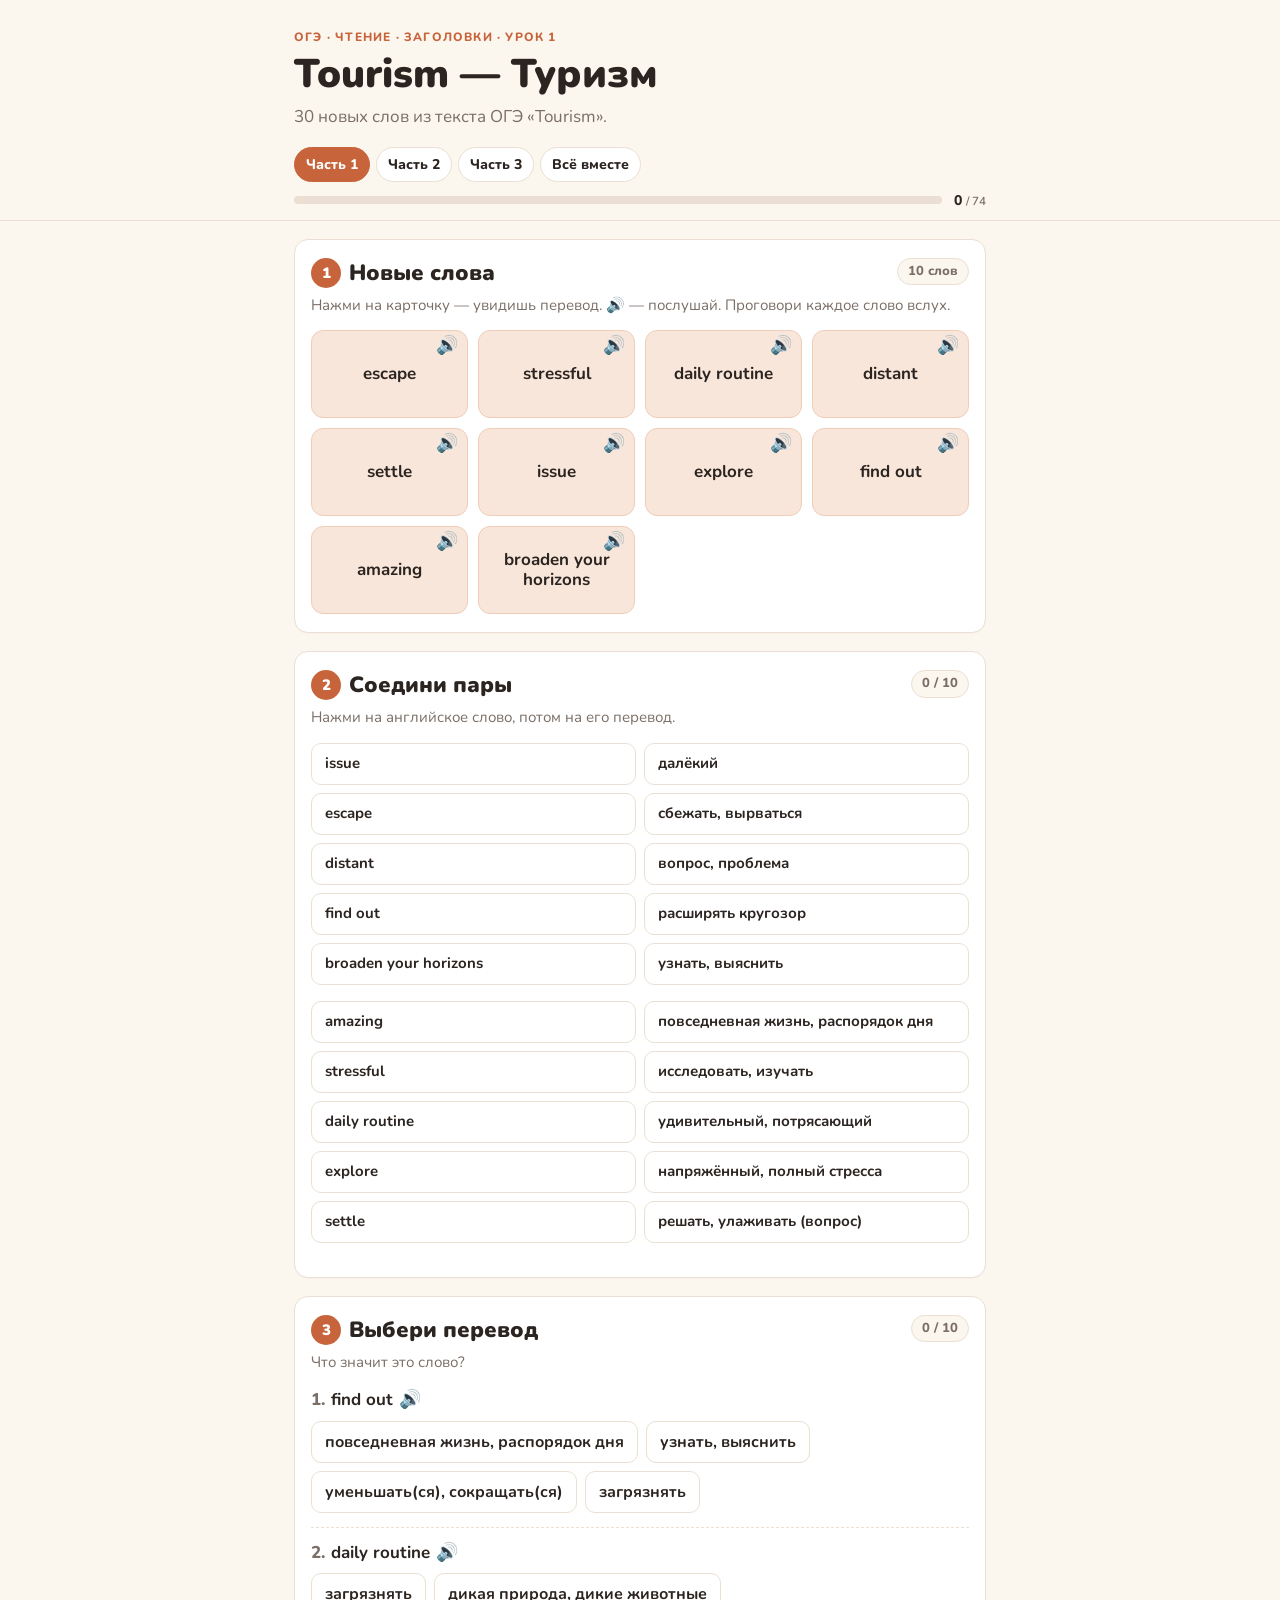
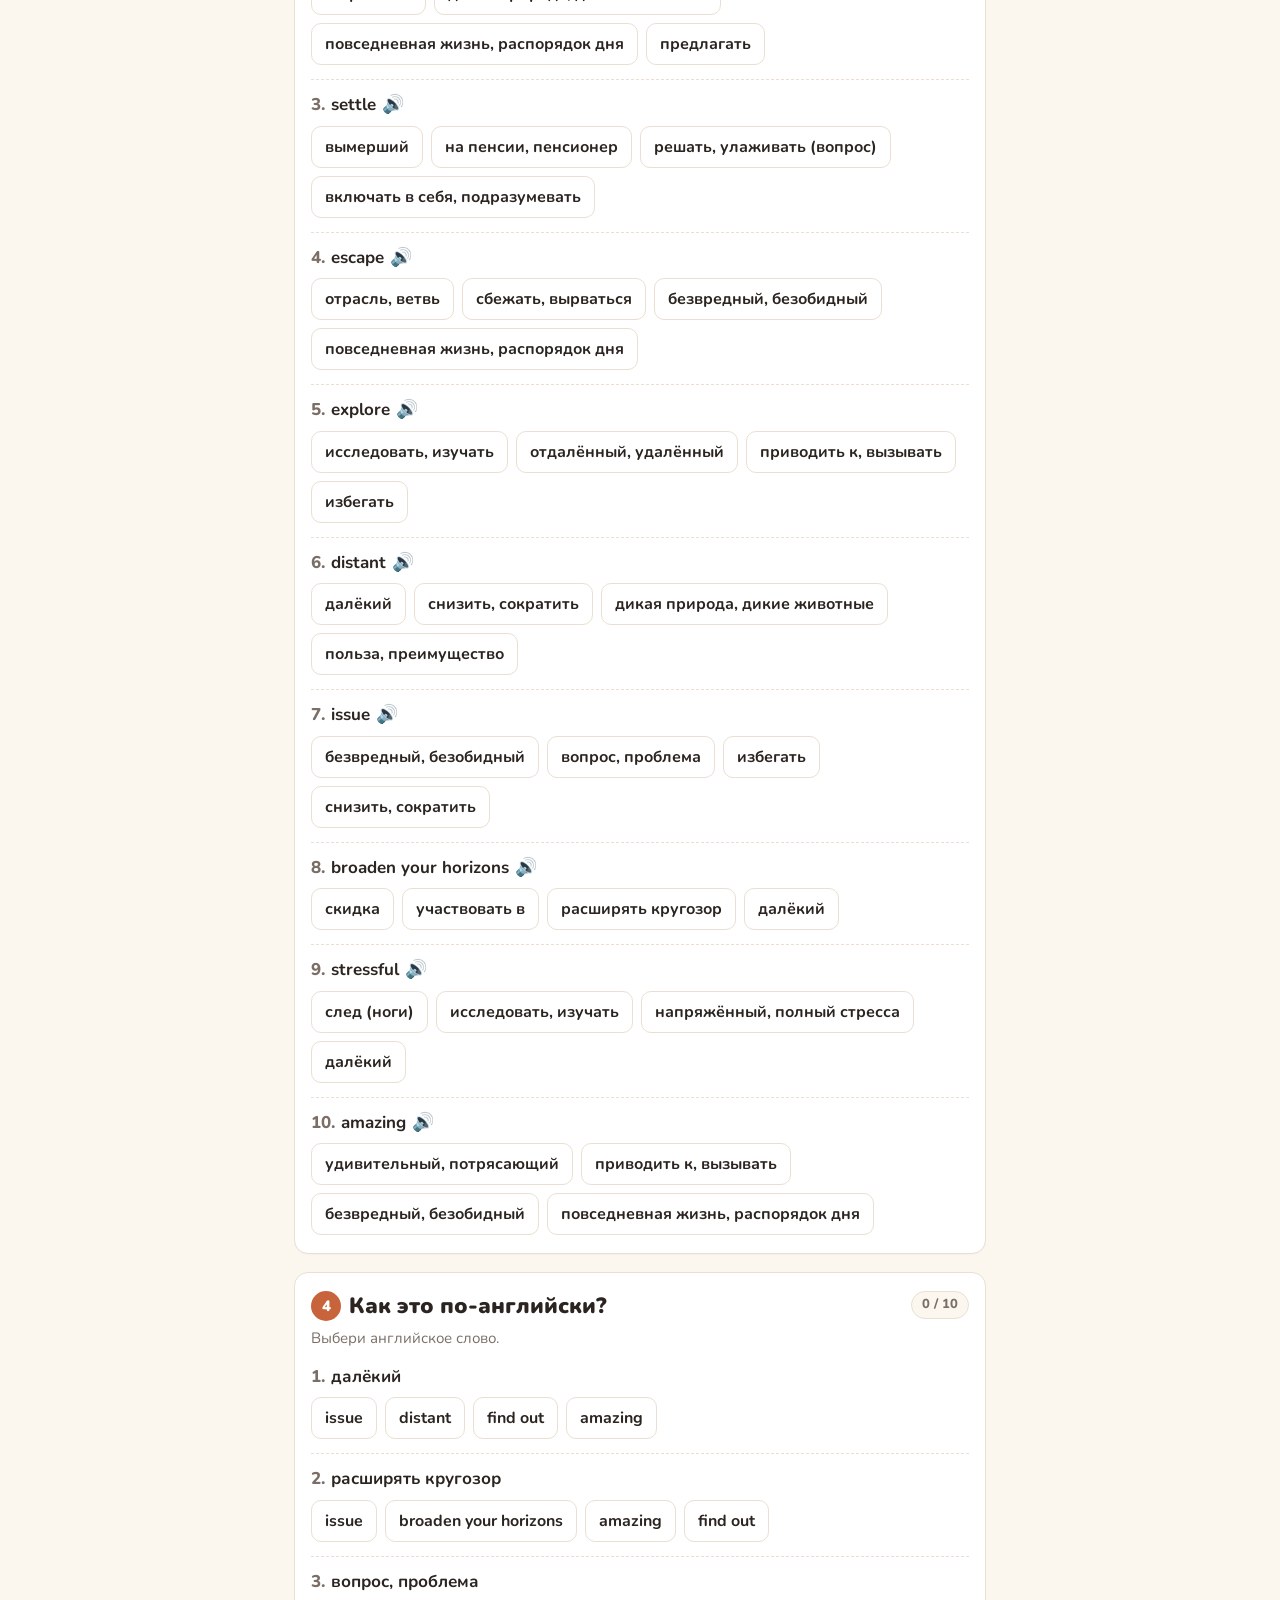
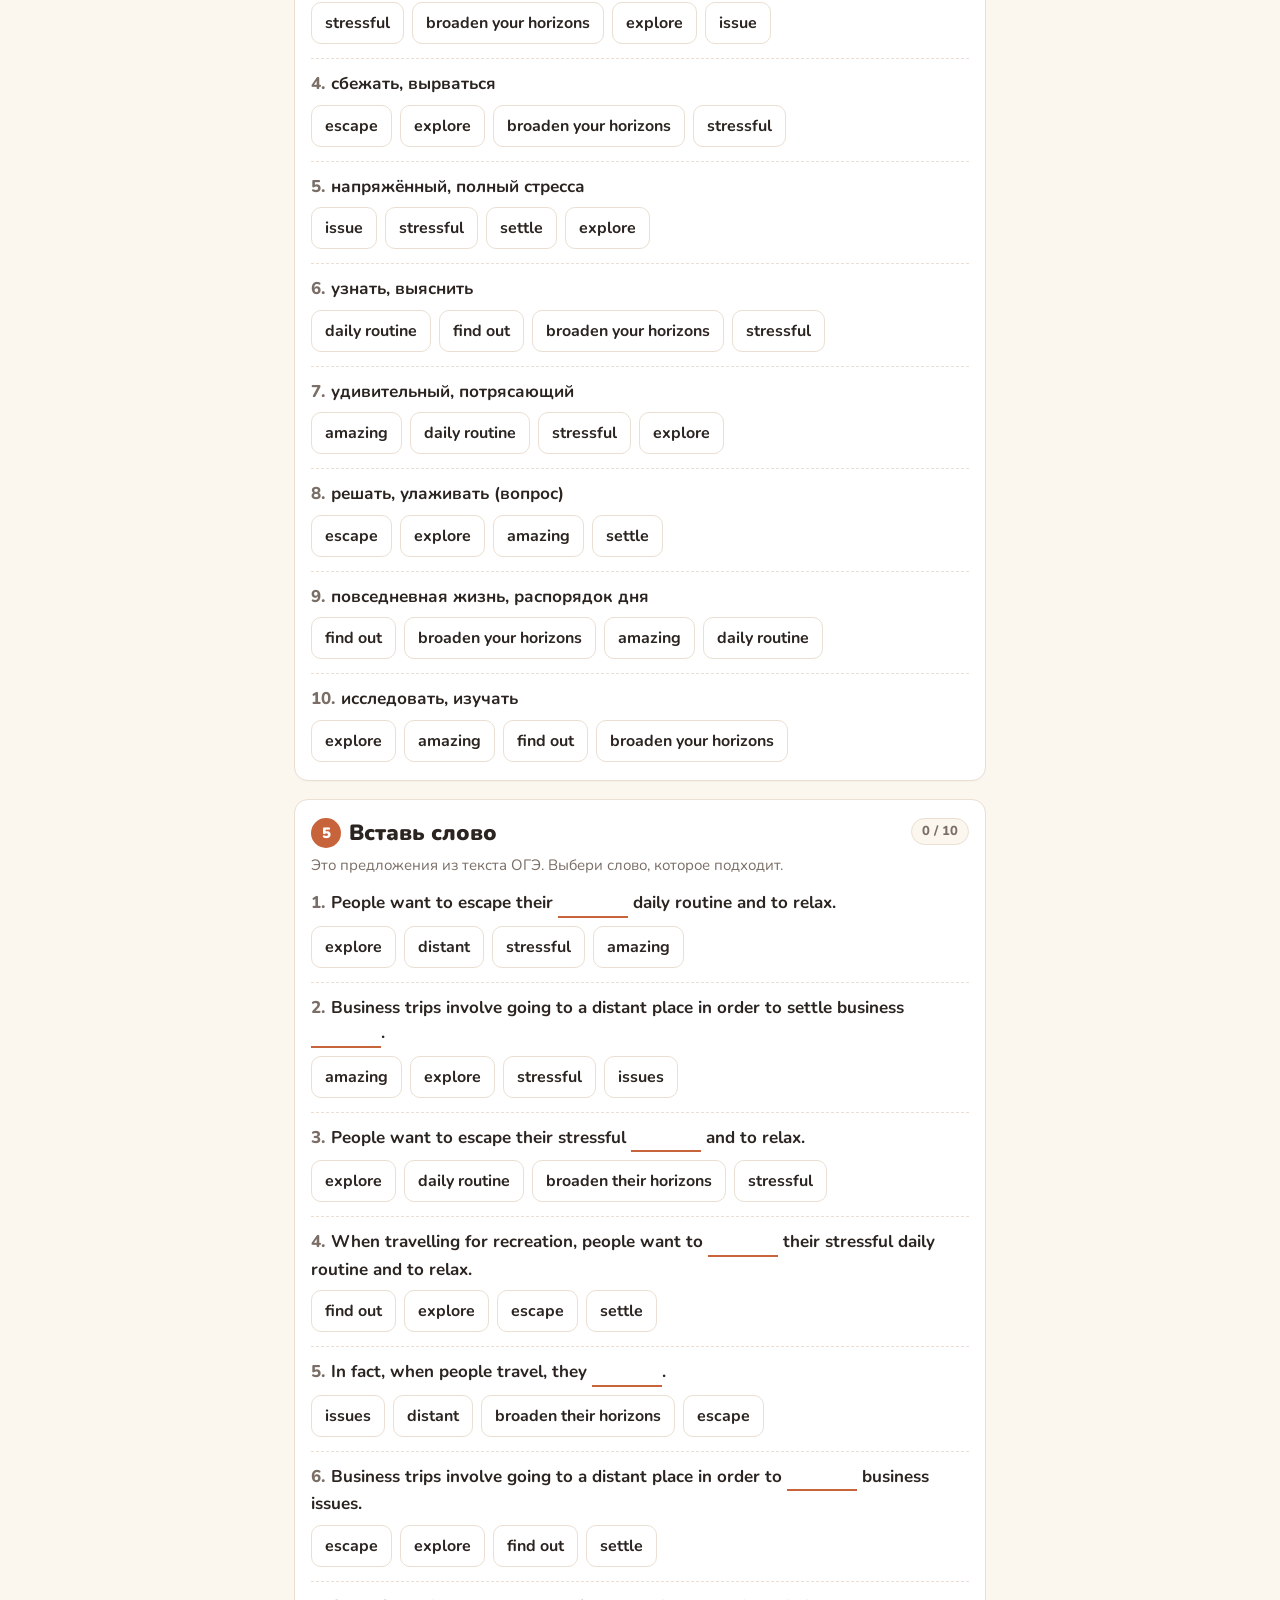
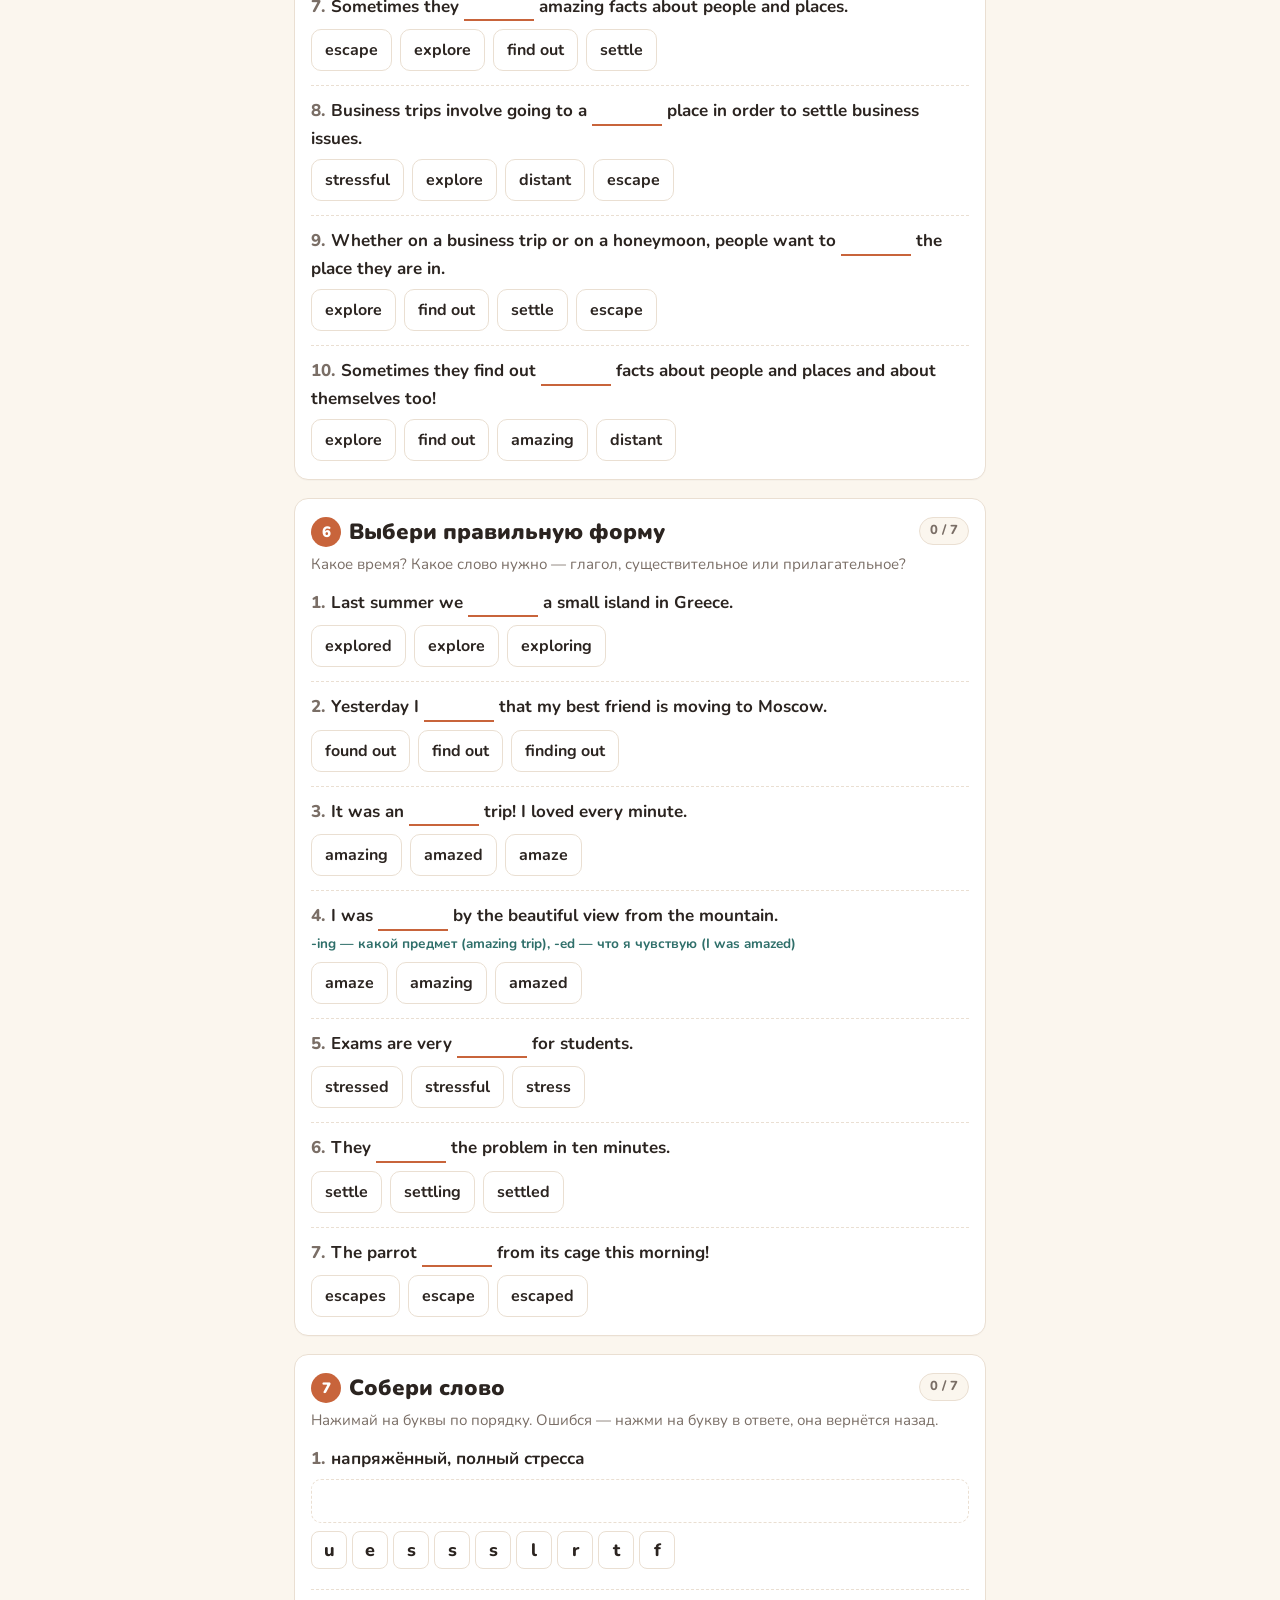
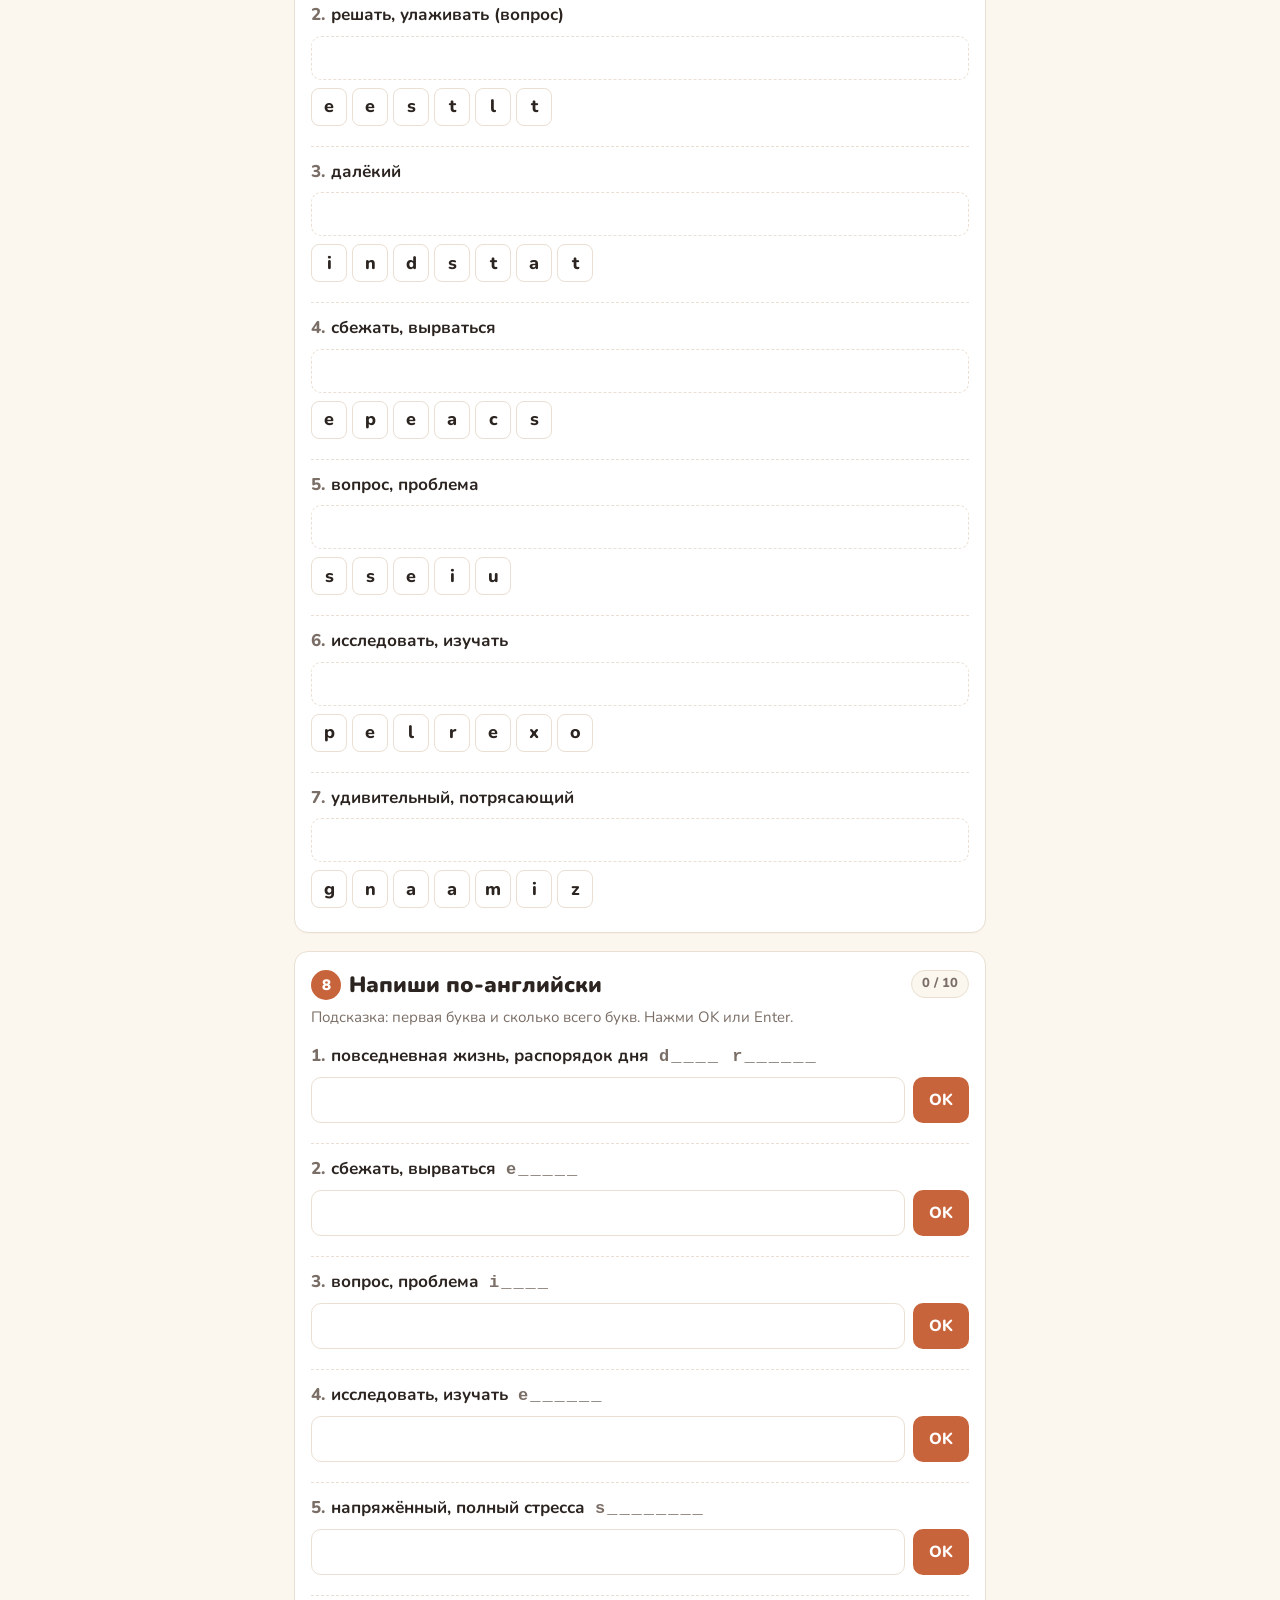
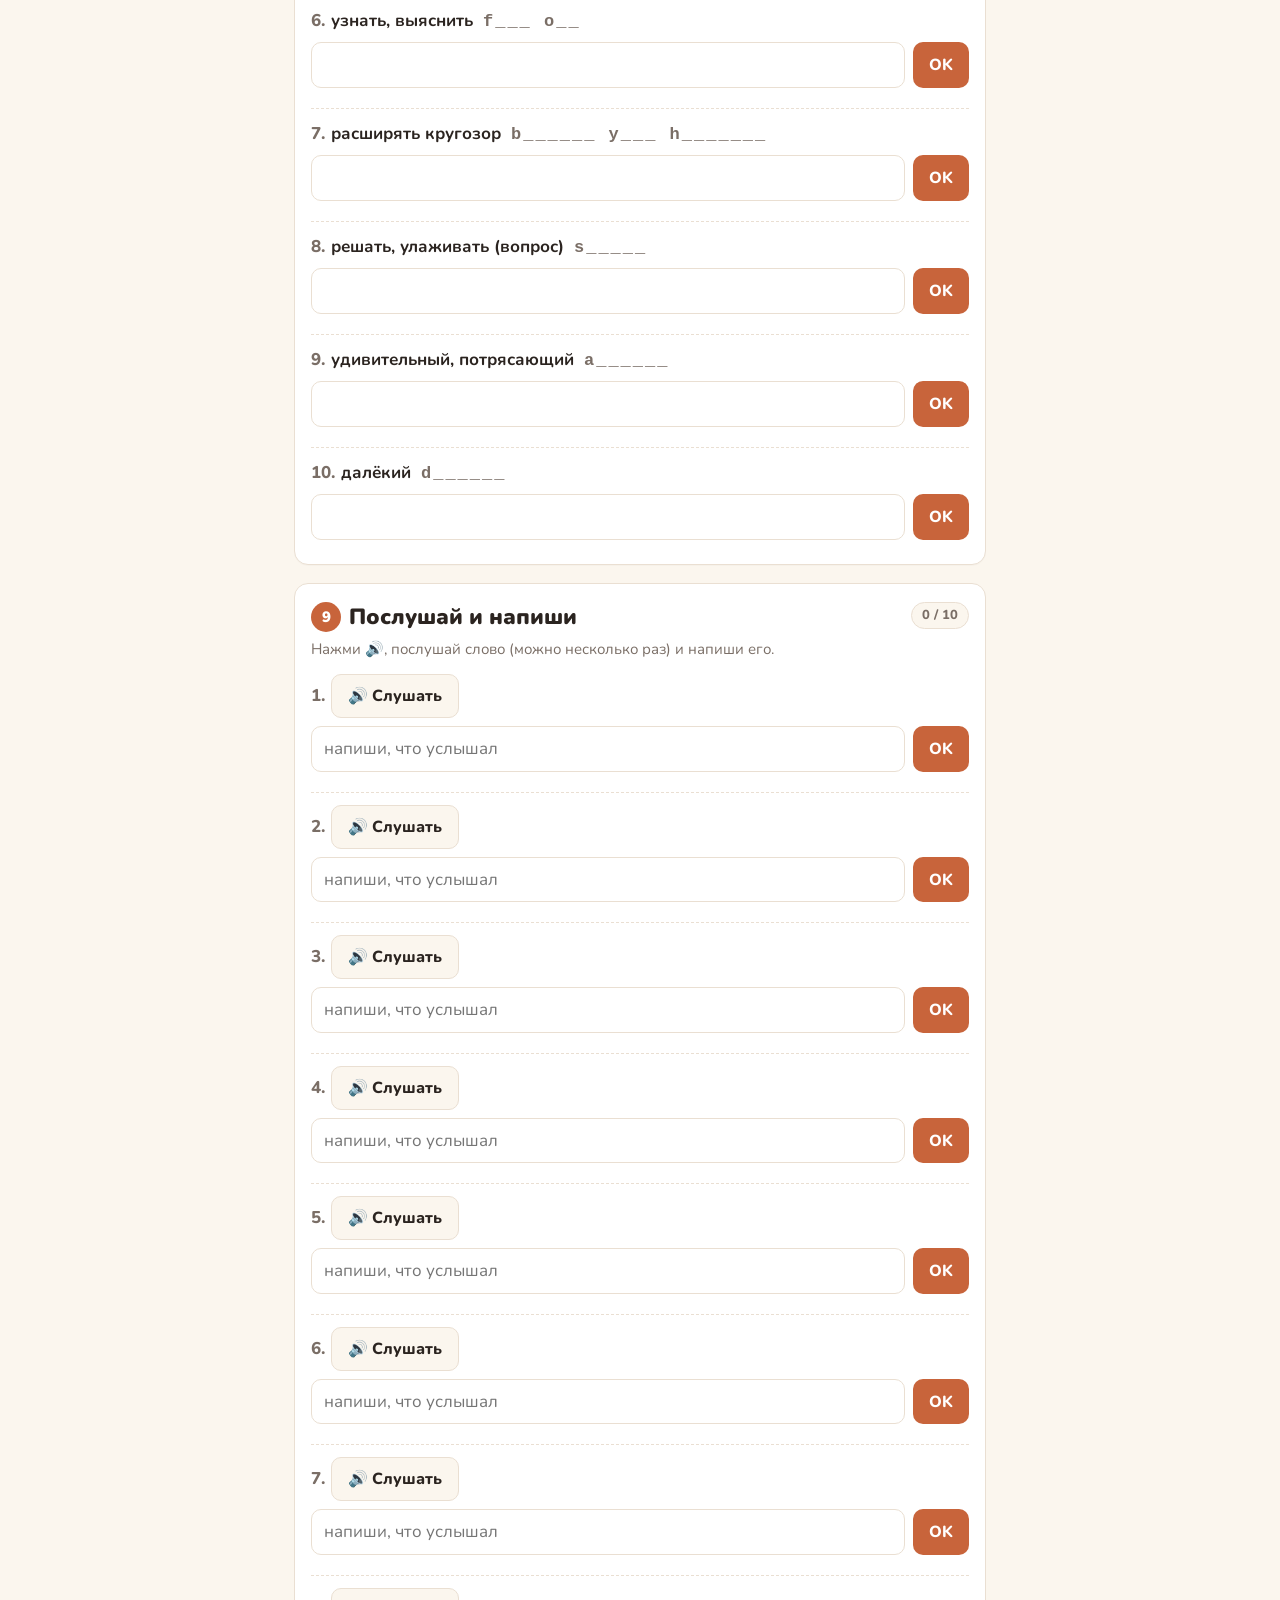
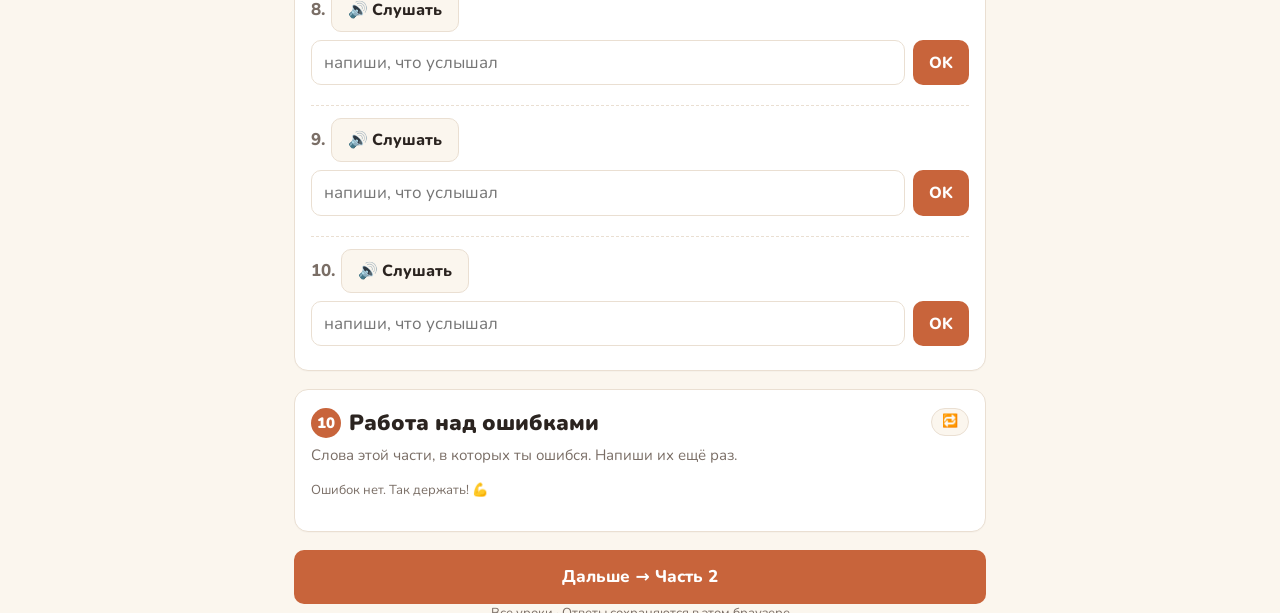
==== commit 94a15b3e: "10 OGE vocabulary lessons, split into 3 parts of 10 words + mixed tab Co-Authored-By: Claude Opus 5." ====
--- a/h01.html
+++ b/h01.html
@@ -19,7 +19,7 @@
 button{font:inherit;color:inherit;cursor:pointer}
 
 /* hero */
-.hero{padding:28px 0 8px}
+.hero{padding-top:28px;padding-bottom:8px}
 .eyebrow{font-size:12px;letter-spacing:.1em;text-transform:uppercase;color:var(--accent);font-weight:800;margin:0 0 6px}
 h1{font-family:var(--font-display);font-weight:900;font-size:clamp(28px,7vw,40px);line-height:1.1;margin:0 0 8px}
 .sub{margin:0;color:var(--muted)}
@@ -33,7 +33,7 @@
 .count small{color:var(--muted);font-weight:600}
 
 main{padding:6px 0 80px}
-section.ex{background:var(--card);border:1px solid var(--line);border-radius:var(--r);padding:18px 16px;margin-top:18px;box-shadow:0 1px 0 rgba(0,0,0,.02)}
+section.ex,a.ex{background:var(--card);border:1px solid var(--line);border-radius:var(--r);padding:18px 16px;margin-top:18px;box-shadow:0 1px 0 rgba(0,0,0,.02)}
 .ex-head{display:flex;justify-content:space-between;align-items:flex-start;gap:10px}
 h2{font-family:var(--font-display);font-weight:900;font-size:22px;line-height:1.2;margin:0}
 h2 .n{display:inline-flex;align-items:center;justify-content:center;width:30px;height:30px;border-radius:50%;background:var(--accent);color:#fff;font-size:15px;margin-right:8px;vertical-align:2px}
@@ -121,9 +121,26 @@
 .task-row .lbl{display:inline-flex;width:30px;height:30px;border-radius:8px;background:var(--teal);color:#fff;font-weight:900;align-items:center;justify-content:center}
 .task-row select{min-width:0;width:100%;text-overflow:ellipsis}
 .fc{height:88px}
+.bar .wrap{flex-direction:column;align-items:stretch;gap:8px}
+.tabs{display:flex;gap:6px;overflow-x:auto;scrollbar-width:none}
+.tabs::-webkit-scrollbar{display:none}
+.tab{flex:none;border:1.5px solid var(--line);background:#fff;border-radius:99px;padding:6px 14px;font-weight:800;font-size:15px}
+.tab.on{background:var(--accent);border-color:var(--accent);color:#fff}
+.tab.done:not(.on){border-color:var(--ok);color:var(--ok)}
+.tab small{font-weight:900}
+.prog{display:flex;align-items:center;gap:12px}
+.hint{color:var(--muted);font-family:ui-monospace,Menlo,monospace;letter-spacing:2px;font-weight:600}
+.rule{font-size:13.5px;color:var(--teal);font-weight:700;margin-top:3px}
+.intro{margin:18px 0 0;padding:12px 14px;background:var(--teal-soft);border-radius:12px;color:var(--teal);font-weight:700;font-size:15px}
+.next{display:block;width:100%;margin-top:18px;padding:14px;font-size:17px}
+.mcol{display:flex;flex-direction:column;gap:8px}
+.ttl{margin:0 0 10px;text-align:center;font-size:20px}
+.tiles{gap:5px}
+.slots .tile{display:inline-flex;align-items:center;justify-content:center}
+.tab{padding:6px 11px;font-size:14px}
 </style></head><body>
-<header class="hero wrap"><p class="eyebrow">ОГЭ · Чтение · Заголовки · Урок 1</p><h1>Tourism — Туризм</h1><p class="sub">30 новых слов из текста ОГЭ про туризм. Листай вниз и выполняй задания по порядку — в конце ты прочитаешь сам текст и сделаешь задание ОГЭ.</p></header>
-<div class="bar"><div class="wrap"><div class="track"><div class="fill" id="fill"></div></div><span class="count" id="cnt"></span></div></div>
+<header class="hero wrap"><p class="eyebrow">ОГЭ · Чтение · Заголовки · Урок 1</p><h1>Tourism — Туризм</h1><p class="sub">30 новых слов из текста ОГЭ «Tourism».</p></header>
+<div class="bar"><div class="wrap"><nav class="tabs" id="tabs"></nav><div class="prog"><div class="track"><div class="fill" id="fill"></div></div><span class="count" id="cnt"></span></div></div></div>
 <main class="wrap" id="main"></main>
 <footer class="wrap"><a href="./" style="color:inherit">Все уроки</a> · Ответы сохраняются в этом браузере</footer>
 <script>
@@ -131,7 +148,7 @@
   id: "h01", short: "Урок 1 · Tourism",
   eyebrow: "ОГЭ · Чтение · Заголовки · Урок 1",
   title: "Tourism — Туризм",
-  sub: "30 новых слов из текста ОГЭ про туризм. Листай вниз и выполняй задания по порядку — в конце ты прочитаешь сам текст и сделаешь задание ОГЭ.",
+  sub: "30 новых слов из текста ОГЭ «Tourism».",
   words: [
     { id: "escape", en: "escape", ru: "сбежать, вырваться", pos: "v", gap: "When travelling for recreation, people want to ___ their stressful daily routine and to relax.", ans: "escape" },
     { id: "stressful", en: "stressful", ru: "напряжённый, полный стресса", pos: "adj", gap: "People want to escape their ___ daily routine and to relax.", ans: "stressful" },
@@ -226,8 +243,6 @@
 const KEY = "david-oge-" + L.id;
 let S = {}; try { S = JSON.parse(localStorage.getItem(KEY) || "{}") || {}; } catch (e) { S = {}; }
 const save = () => { try { localStorage.setItem(KEY, JSON.stringify(S)); } catch (e) {} };
-let TOTAL = 0;
-const reg = () => { TOTAL++; };
 function mark(key, wid, ok, v) { if (S[key]) return; S[key] = { w: wid, ok: ok, v: v }; save(); upd(); }
 
 /* speech */
@@ -237,72 +252,83 @@
 function say(text) { if (!("speechSynthesis" in window)) return; speechSynthesis.cancel(); const u = new SpeechSynthesisUtterance(text); u.lang = "en-GB"; if (voice) u.voice = voice; u.rate = .85; speechSynthesis.speak(u); }
 const sayBtn = text => { const b = $("button", "say", "🔊"); b.type = "button"; b.setAttribute("aria-label", "Послушать"); b.onclick = e => { e.stopPropagation(); say(text); }; return b; };
 
-/* layout */
+/* ===== layout: tabs ===== */
 const main = document.getElementById("main");
-const sections = [];
-let secN = 0;
+const tabsNav = document.getElementById("tabs");
+const TABS = [];
+let CUR = null, secN = 0;
+function newTab(label, title) {
+  const btn = $("button", "tab", label); btn.type = "button"; const cnt = $("small"); btn.append(cnt); tabsNav.append(btn);
+  const pane = $("div", "pane"); pane.hidden = true; main.append(pane);
+  const t = { btn, cnt, pane, keys: [], sections: [], title }; TABS.push(t);
+  btn.onclick = () => showTab(TABS.indexOf(t), true); CUR = t; secN = 0; return t;
+}
+function showTab(i, scroll) {
+  TABS.forEach((t, j) => { t.pane.hidden = j !== i; t.btn.classList.toggle("on", j === i); });
+  try { localStorage.setItem(KEY + "-tab", i); } catch (e) {}
+  if (scroll) window.scrollTo({ top: document.querySelector(".bar").offsetTop, behavior: "smooth" });
+  upd();
+}
 function section(title, instr) {
   const s = $("section", "ex"); const h = $("div", "ex-head"); const h2 = $("h2");
-  const n = $("span", "n", ++secN); h2.append(n, title); const pill = $("span", "pill"); h.append(h2, pill); s.append(h);
+  h2.append($("span", "n", ++secN), title); const pill = $("span", "pill"); h.append(h2, pill); s.append(h);
   if (instr) s.append($("p", "instr", instr));
-  main.append(s); const rec = { s, pill, keys: [] }; sections.push(rec); return rec;
-}
-const keyOf = (rec, i) => "s" + secN + "-" + i;
+  CUR.pane.append(s); const rec = { s, pill, keys: [], tab: CUR, id: "t" + TABS.length + "s" + secN }; CUR.sections.push(rec); return rec;
+}
+function regKey(rec, i) { const key = rec.id + "-" + i; rec.keys.push(key); rec.tab.keys.push(key); return key; }
 
 /* MCQ item */
+function fillGap(q, ans) { const g = q.querySelector(".gap"); if (g) g.textContent = ans; }
+function qLine(k, html) { const p = $("p", "q"); p.append($("span", "k", k + ".")); const t = $("span"); t.innerHTML = html; p.append(t); return p; }
+const esc = s => String(s).replace(/[&<>"]/g, c => ({ "&": "&amp;", "<": "&lt;", ">": "&gt;", '"': "&quot;" }[c]));
+const gapHtml = s => esc(s).replace("___", '<span class="gap">&nbsp;</span>');
 function mcq(rec, i, wid, qNode, options, answer) {
-  const key = keyOf(rec, i); rec.keys.push(key); reg();
+  const key = regKey(rec, i);
   const it = $("div", "it"); it.append(qNode); const box = $("div", "opts"); it.append(box);
   const btns = options.map(o => { const b = $("button", "opt", o); b.type = "button"; box.append(b); return b; });
-  const lock = (chosen) => { box.classList.add("locked"); btns.forEach(b => { b.disabled = true; if (b.textContent === answer) b.classList.add("ok"); else if (b.textContent === chosen) b.classList.add("bad"); }); fillGap(qNode, answer); };
-  btns.forEach(b => b.onclick = () => { const ok = b.textContent === answer; mark(key, wid, ok, b.textContent); lock(b.textContent); if (ok && rec.speak) say(answer); });
+  const lock = chosen => { box.classList.add("locked"); btns.forEach(b => { b.disabled = true; if (b.textContent === answer) b.classList.add("ok"); else if (b.textContent === chosen) b.classList.add("bad"); }); fillGap(qNode, answer); };
+  btns.forEach(b => b.onclick = () => { const ok = b.textContent === answer; mark(key, wid, ok, b.textContent); lock(b.textContent); if (rec.speak) say(answer); });
   if (S[key]) lock(S[key].v);
   return it;
 }
-function fillGap(q, ans) { const g = q.querySelector(".gap"); if (g) g.textContent = ans; }
-function qLine(k, html) { const p = $("p", "q"); p.append($("span", "k", k + ".")); const t = $("span"); t.innerHTML = html; p.append(t); return p; }
-const esc = s => s.replace(/[&<>"]/g, c => ({ "&": "&amp;", "<": "&lt;", ">": "&gt;", '"': "&quot;" }[c]));
-const gapHtml = s => esc(s).replace("___", '<span class="gap">&nbsp;</span>');
-
 /* typing item */
+const hint = en => en.split(" ").map(p => p[0] + "_".repeat(Math.max(0, p.length - 1))).join("  ");
+const hintHtml = w => esc(w.ru) + ' &nbsp;<span class="hint">' + esc(hint(w.en)) + "</span>";
 function typing(rec, i, wid, qNode, answers, opts = {}) {
-  const key = keyOf(rec, i); rec.keys.push(key); reg();
+  const key = regKey(rec, i);
   const it = $("div", "it"); it.append(qNode);
   const row = $("div", "row"); const inp = $("input", "inp"); inp.type = "text"; inp.autocomplete = "off"; inp.autocapitalize = "off"; inp.spellcheck = false; inp.setAttribute("autocorrect", "off");
   if (opts.ph) inp.placeholder = opts.ph;
   const b = $("button", "btn", "OK"); b.type = "button"; row.append(inp, b); it.append(row);
   const fb = $("div", "fb"); it.append(fb);
-  const lock = (v, ok) => { inp.value = v; inp.disabled = true; b.disabled = true; b.style.display = "none"; inp.classList.add(ok ? "ok" : "bad");
-    fb.className = "fb " + (ok ? "ok" : "bad"); fb.innerHTML = ok ? "Верно! " : 'Правильно: <span class="right">' + esc(answers[0]) + "</span>"; if (!ok) fb.append(sayBtn(answers[0])); };
+  const lock = (v, ok) => { inp.value = v; inp.disabled = true; b.style.display = "none"; inp.classList.add(ok ? "ok" : "bad");
+    fb.className = "fb " + (ok ? "ok" : "bad"); fb.innerHTML = ok ? "Верно! " : 'Правильно: <span class="right">' + esc(answers[0]) + "</span> "; fb.append(sayBtn(answers[0])); };
   const check = () => { const v = inp.value.trim(); if (!v) return; const ok = answers.some(a => norm(a) === norm(v)); mark(key, wid, ok, v); lock(v, ok); say(answers[0]); };
   b.onclick = check; inp.onkeydown = e => { if (e.key === "Enter") check(); };
   if (S[key]) lock(S[key].v, S[key].ok);
   return it;
 }
-const hint = en => en.split(" ").map(p => p[0] + "_".repeat(Math.max(0, p.length - 1))).join("  ");
-
-/* ===== 1. Flashcards ===== */
-{
-  const r = section("Новые слова", "Нажми на карточку — увидишь перевод. 🔊 — послушай, как звучит. Прочитай и проговори каждое слово вслух.");
+const answersOf = w => [w.en, ...(w.alt || [])];
+
+/* ===== exercise builders ===== */
+function exCards(ws) {
+  const r = section("Новые слова", "Нажми на карточку — увидишь перевод. 🔊 — послушай. Проговори каждое слово вслух.");
   const g = $("div", "cards");
-  W.forEach(w => { const c = $("button", "fc"); c.type = "button"; const inn = $("div", "fc-in"); const f = $("div", "fc-f"); f.append($("b", null, w.en)); if (w.note) f.append($("small", null, w.note));
-    const bk = $("div", "fc-b", w.ru); inn.append(f, bk); c.append(inn, sayBtn(w.en)); c.onclick = () => { c.classList.toggle("flip"); if (c.classList.contains("flip")) say(w.en); }; g.append(c); });
-  r.s.append(g); r.pill.textContent = W.length + " слов"; r.static = true;
-}
-
-/* ===== 2. Match ===== */
-{
+  ws.forEach(w => { const c = $("button", "fc"); c.type = "button"; const inn = $("div", "fc-in"); const f = $("div", "fc-f"); f.append($("b", null, w.en));
+    inn.append(f, $("div", "fc-b", w.ru)); c.append(inn, sayBtn(w.en)); c.onclick = () => { c.classList.toggle("flip"); if (c.classList.contains("flip")) say(w.en); }; g.append(c); });
+  r.s.append(g); r.pill.textContent = ws.length + " слов"; r.static = true;
+}
+function exMatch(ws) {
   const r = section("Соедини пары", "Нажми на английское слово, потом на его перевод.");
-  const sh = shuffle(W); const groups = []; for (let i = 0; i < sh.length; i += 6) groups.push(sh.slice(i, i + 6));
-  if (groups.length > 1 && groups[groups.length - 1].length < 3) { groups[groups.length - 2].push(...groups.pop()); }
+  const sh = shuffle(ws); const groups = []; for (let i = 0; i < sh.length; i += 5) groups.push(sh.slice(i, i + 5));
+  if (groups.length > 1 && groups[groups.length - 1].length < 3) groups[groups.length - 2].push(...groups.pop());
   let idx = 0;
   groups.forEach(gr => {
-    const box = $("div", "mgroup"); const L1 = $("div", "items"), R1 = $("div", "items"); L1.style.gap = R1.style.gap = "8px"; box.append(L1, R1);
-    let sel = null; const miss = {};
-    const items = gr.map(w => { const key = keyOf(r, idx++); r.keys.push(key); reg(); return { w, key }; });
-    const lb = {}, rb = {};
-    items.forEach(({ w, key }) => { const b = $("button", "opt", w.en); b.type = "button"; lb[w.id] = b; b.onclick = () => { if (b.classList.contains("gone")) return; Object.values(lb).forEach(x => x.classList.remove("sel")); b.classList.add("sel"); sel = { w, key }; say(w.en); }; L1.append(b); });
-    shuffle(items).forEach(({ w }) => { const b = $("button", "opt", w.ru); b.type = "button"; rb[w.id] = b; R1.append(b);
+    const box = $("div", "mgroup"); const c1 = $("div", "mcol"), c2 = $("div", "mcol"); box.append(c1, c2);
+    let sel = null; const miss = {}; const lb = {}, rb = {};
+    const items = gr.map(w => ({ w, key: regKey(r, idx++) }));
+    items.forEach(it => { const b = $("button", "opt", it.w.en); b.type = "button"; lb[it.w.id] = b; b.onclick = () => { if (b.classList.contains("gone")) return; Object.values(lb).forEach(x => x.classList.remove("sel")); b.classList.add("sel"); sel = it; say(it.w.en); }; c1.append(b); });
+    shuffle(items).forEach(({ w }) => { const b = $("button", "opt", w.ru); b.type = "button"; rb[w.id] = b; c2.append(b);
       b.onclick = () => { if (!sel || b.classList.contains("gone")) return;
         if (sel.w.id === w.id) { lb[w.id].classList.remove("sel"); lb[w.id].classList.add("gone"); b.classList.add("gone"); mark(sel.key, w.id, !miss[w.id], w.ru); sel = null; }
         else { miss[sel.w.id] = true; b.classList.add("shake"); setTimeout(() => b.classList.remove("shake"), 400); } }; });
@@ -310,169 +336,172 @@
     r.s.append(box);
   });
 }
-
-/* ===== 3. EN → RU ===== */
-{
-  const r = section("Выбери перевод", "Что значит это слово? Выбери правильный перевод.");
-  const box = $("div", "items"); const ru = W.map(w => w.ru);
-  shuffle(W).forEach((w, i) => { const q = qLine(i + 1, "<b>" + esc(w.en) + "</b>"); q.append(sayBtn(w.en)); box.append(mcq(r, i, w.id, q, shuffle([w.ru, ...pick(ru, 3, [w.ru])]), w.ru)); });
-  r.s.append(box);
-}
-
-/* ===== 4. RU → EN ===== */
-{
+function exEnRu(ws) {
+  const r = section("Выбери перевод", "Что значит это слово?");
+  const box = $("div", "items"); const pool = W.map(w => w.ru);
+  shuffle(ws).forEach((w, i) => { const q = qLine(i + 1, "<b>" + esc(w.en) + "</b>"); q.append(sayBtn(w.en)); box.append(mcq(r, i, w.id, q, shuffle([w.ru, ...pick(ws.map(x => x.ru).concat(pool).filter((x, j, a) => a.indexOf(x) === j), 3, [w.ru])]), w.ru)); });
+  r.s.append(box);
+}
+function exRuEn(ws) {
   const r = section("Как это по-английски?", "Выбери английское слово.");
-  r.speak = true; const box = $("div", "items"); const en = W.map(w => w.en);
-  shuffle(W).forEach((w, i) => { box.append(mcq(r, i, w.id, qLine(i + 1, esc(w.ru)), shuffle([w.en, ...pick(en, 3, [w.en])]), w.en)); });
-  r.s.append(box);
-}
-
-/* ===== 5. Gap from the text ===== */
-{
-  const r = section("Вставь слово", "Это предложения из текста ОГЭ. Выбери слово, которое подходит по смыслу.");
+  r.speak = true; const box = $("div", "items"); const pool = ws.map(x => x.en);
+  shuffle(ws).forEach((w, i) => box.append(mcq(r, i, w.id, qLine(i + 1, esc(w.ru)), shuffle([w.en, ...pick(pool, 3, [w.en])]), w.en)));
+  r.s.append(box);
+}
+function exGap(ws) {
+  const r = section("Вставь слово", "Это предложения из текста ОГЭ. Выбери слово, которое подходит.");
   r.speak = true; const box = $("div", "items");
-  shuffle(W.filter(w => w.gap)).forEach((w, i) => {
-    const same = W.filter(x => x.pos === w.pos && x.id !== w.id).map(x => x.ans);
-    const pool = same.length >= 3 ? same : W.filter(x => x.id !== w.id).map(x => x.ans);
+  shuffle(ws.filter(w => w.gap)).forEach((w, i) => {
+    const same = ws.filter(x => x.pos === w.pos && x.id !== w.id).map(x => x.ans);
+    const pool = same.length >= 3 ? same : ws.filter(x => x.id !== w.id).map(x => x.ans);
     box.append(mcq(r, i, w.id, qLine(i + 1, gapHtml(w.gap)), shuffle([w.ans, ...pick(pool, 3, [w.ans])]), w.ans));
   });
   r.s.append(box);
 }
-
-/* ===== 6. Forms ===== */
-if (L.forms && L.forms.length) {
-  const r = section("Выбери правильную форму", "Посмотри на предложение: какое время, какое слово нужно — глагол, существительное или прилагательное?");
+function exForms(fs) {
+  if (!fs.length) return;
+  const r = section("Выбери правильную форму", "Какое время? Какое слово нужно — глагол, существительное или прилагательное?");
   r.speak = true; const box = $("div", "items");
-  L.forms.forEach((f, i) => { const q = qLine(i + 1, gapHtml(f.s)); if (f.ru) { const s = $("div", "note", f.ru); s.style.margin = "2px 0 0"; q.append(s); } box.append(mcq(r, i, f.id, q, shuffle(f.o), f.a)); });
-  r.s.append(box);
-}
-
-/* ===== 7. Scramble ===== */
-{
-  const r = section("Собери слово", "Нажимай на буквы по порядку. Ошибся — нажми на букву в ответе, она вернётся.");
+  fs.forEach((f, i) => { const q = qLine(i + 1, gapHtml(f.s)); if (f.ru) q.append($("div", "rule", f.ru)); box.append(mcq(r, i, f.id, q, shuffle(f.o), f.a)); });
+  r.s.append(box);
+}
+function exScramble(ws) {
+  const list = shuffle(ws.filter(w => /^[a-z]+$/i.test(w.en) && w.en.length >= 4));
+  if (!list.length) return;
+  const r = section("Собери слово", "Нажимай на буквы по порядку. Ошибся — нажми на букву в ответе, она вернётся назад.");
   const box = $("div", "items");
-  const list = shuffle(W.filter(w => /^[a-z]+$/i.test(w.en) && w.en.length >= 4)).slice(0, 15);
   list.forEach((w, i) => {
-    const key = keyOf(r, i); r.keys.push(key); reg();
+    const key = regKey(r, i);
     const it = $("div", "it"); it.append(qLine(i + 1, esc(w.ru)));
-    const slots = $("div", "slots"); const pool = $("div", "opts"); pool.style.gap = "5px"; it.append(slots, pool); const fb = $("div", "fb"); it.append(fb);
+    const slots = $("div", "slots"); const pool = $("div", "opts tiles"); it.append(slots, pool); const fb = $("div", "fb"); it.append(fb);
     let letters = shuffle([...w.en.toLowerCase()]); if (letters.join("") === w.en.toLowerCase()) letters = letters.reverse();
     let wrong = false; const chosen = [];
-    const done = ok => { slots.innerHTML = ""; [...w.en].forEach(ch => { const t = $("span", "tile", ch); t.style.display = "inline-flex"; t.style.alignItems = "center"; t.style.justifyContent = "center"; slots.append(t); }); pool.remove(); fb.className = "fb " + (ok ? "ok" : "bad"); fb.textContent = ok ? "Верно! " : "Получилось со второй попытки "; fb.append(sayBtn(w.en)); slots.style.borderColor = ok ? "var(--ok)" : "var(--bad)"; };
-    const tiles = letters.map(ch => { const t = $("button", "tile", ch); t.type = "button"; pool.append(t);
+    const done = ok => { slots.innerHTML = ""; [...w.en].forEach(ch => slots.append($("span", "tile", ch))); pool.remove(); fb.className = "fb " + (ok ? "ok" : "bad"); fb.textContent = ok ? "Верно! " : "Получилось не с первого раза "; fb.append(sayBtn(w.en)); slots.style.borderColor = ok ? "var(--ok)" : "var(--bad)"; };
+    letters.forEach(ch => { const t = $("button", "tile", ch); t.type = "button"; pool.append(t);
       t.onclick = () => { if (t.classList.contains("used")) return; t.classList.add("used"); const s = $("button", "tile", ch); s.type = "button"; slots.append(s); chosen.push({ t, s });
         s.onclick = () => { t.classList.remove("used"); s.remove(); chosen.splice(chosen.findIndex(c => c.s === s), 1); };
         if (chosen.length === letters.length) { const v = chosen.map(c => c.s.textContent).join("");
           if (v === w.en.toLowerCase()) { mark(key, w.id, !wrong, v); done(!wrong); say(w.en); }
-          else { wrong = true; fb.className = "fb bad"; fb.textContent = "Не так. Нажми на буквы в ответе и попробуй ещё раз."; } } }; return t; });
+          else { wrong = true; fb.className = "fb bad"; fb.textContent = "Не так. Нажми на буквы в ответе и попробуй ещё раз."; } } }; });
     if (S[key]) done(S[key].ok);
     box.append(it);
   });
   r.s.append(box);
 }
-
-/* ===== 8. Type RU → EN ===== */
-{
-  const r = section("Напиши по-английски", "Подсказка показывает первую букву и сколько всего букв. Нажми OK или Enter.");
+function exType(ws, title) {
+  const r = section(title || "Напиши по-английски", "Подсказка: первая буква и сколько всего букв. Нажми OK или Enter.");
   const box = $("div", "items");
-  shuffle(W).forEach((w, i) => box.append(typing(r, i, w.id, qLine(i + 1, esc(w.ru) + ' &nbsp;<span style="color:var(--muted);font-family:monospace;letter-spacing:2px">' + esc(hint(w.en)) + "</span>"), [w.en, ...(w.alt || [])])));
-  r.s.append(box);
-}
-
-/* ===== 9. Listen & type ===== */
-{
+  shuffle(ws).forEach((w, i) => box.append(typing(r, i, w.id, qLine(i + 1, hintHtml(w)), answersOf(w))));
+  r.s.append(box);
+}
+function exListen(ws) {
   const r = section("Послушай и напиши", "Нажми 🔊, послушай слово (можно несколько раз) и напиши его.");
   const box = $("div", "items");
-  shuffle(W).slice(0, 15).forEach((w, i) => { const q = $("p", "q"); q.append($("span", "k", (i + 1) + ".")); const b = $("button", "btn ghost", "🔊 Слушать"); b.type = "button"; b.onclick = () => say(w.en); q.append(b); box.append(typing(r, i, w.id, q, [w.en, ...(w.alt || [])], { ph: "напиши, что услышал" })); });
-  r.s.append(box);
-}
-
-/* ===== 10. Text with highlighted words ===== */
-const forms = []; W.forEach(w => { [w.en, w.ans, ...(w.hl || [])].filter(Boolean).forEach(f => forms.push([f.toLowerCase(), w])); });
+  shuffle(ws).forEach((w, i) => { const q = $("p", "q"); q.append($("span", "k", (i + 1) + ".")); const b = $("button", "btn ghost", "🔊 Слушать"); b.type = "button"; b.onclick = () => say(w.en); q.append(b); box.append(typing(r, i, w.id, q, answersOf(w), { ph: "напиши, что услышал" })); });
+  r.s.append(box);
+}
+function exRetry(getWords, title, instr) {
+  const r = section(title, instr); r.static = true; r.pill.textContent = "🔁";
+  const box = $("div"); r.s.append(box); r.render = () => {
+    box.innerHTML = ""; const hw = getWords();
+    if (!hw.length) { box.append($("p", "note", "Ошибок нет. Так держать! 💪")); return; }
+    const chips = $("div", "hard"); hw.forEach(w => chips.append($("span", null, w.en + " — " + w.ru))); box.append(chips);
+    const b = $("button", "btn", "Повторить эти слова"); b.type = "button"; box.append(b);
+    b.onclick = () => { b.remove(); const list = $("div", "items"); list.style.marginTop = "12px";
+      shuffle(hw).forEach((w, i) => { const it = $("div", "it"); it.append(qLine(i + 1, hintHtml(w)));
+        const row = $("div", "row"); const inp = $("input", "inp"); inp.autocapitalize = "off"; inp.autocomplete = "off"; inp.spellcheck = false; const ok = $("button", "btn", "OK"); ok.type = "button"; row.append(inp, ok); const fb = $("div", "fb"); it.append(row, fb);
+        const chk = () => { const good = answersOf(w).some(a => norm(a) === norm(inp.value)); say(w.en); if (good) { inp.className = "inp ok"; inp.disabled = true; ok.remove(); fb.className = "fb ok"; fb.textContent = "Верно!"; } else { inp.className = "inp bad"; fb.className = "fb bad"; fb.innerHTML = 'Правильно: <span class="right">' + esc(w.en) + "</span> — напиши ещё раз"; inp.value = ""; inp.focus(); } };
+        ok.onclick = chk; inp.onkeydown = e => { if (e.key === "Enter") chk(); }; list.append(it); });
+      box.append(list); r.frozen = true; };
+  };
+  return r;
+}
+const RETRY = [];
+function hardWords(keys) { const h = {}; keys.forEach(k => { const x = S[k]; if (x && x.w && !x.ok) h[x.w] = 1; }); return Object.keys(h).filter(id => byId[id]).map(id => byId[id]); }
+function nextBtn(i, label) { const b = $("button", "btn next", label); b.type = "button"; b.onclick = () => showTab(i, true); CUR.pane.append(b); }
+
+/* ===== text highlighting ===== */
+const forms = []; W.forEach(w => { [w.en, w.ans, ...(w.hl || [])].filter(Boolean).forEach(f => forms.push([f.toLowerCase().replace(/’/g, "'"), w])); });
 forms.sort((a, b) => b[0].length - a[0].length);
 const re = new RegExp("\\b(" + forms.map(f => f[0].replace(/[.*+?^${}()|[\]\\]/g, "\\$&").replace(/'/g, "['’]")).join("|") + ")\\b", "gi");
-const fmap = Object.fromEntries(forms.map(f => [f[0].replace(/’/g, "'"), f[1]]));
+const fmap = Object.fromEntries(forms.map(f => [f[0], f[1]]));
 function hl(text) { return esc(text).replace(re, m => { const w = fmap[m.toLowerCase().replace(/’/g, "'")]; return w ? '<span class="w" data-ru="' + esc(w.ru) + '" data-en="' + esc(w.en) + '">' + m + "</span>" : m; }); }
 const tip = $("div", "tip"); tip.style.display = "none"; document.body.append(tip);
 document.addEventListener("click", e => { const t = e.target.closest(".w"); if (!t) { tip.style.display = "none"; return; } say(t.dataset.en); tip.textContent = t.dataset.ru; tip.style.display = "block"; const rc = t.getBoundingClientRect(); tip.style.left = Math.max(8, Math.min(innerWidth - 270, rc.left)) + "px"; tip.style.top = (rc.bottom + 6) + "px"; });
 addEventListener("scroll", () => tip.style.display = "none", { passive: true });
 
+/* ===== build tabs ===== */
+const N = 3, size = Math.ceil(W.length / N);
+const parts = []; for (let i = 0; i < N; i++) parts.push(W.slice(i * size, (i + 1) * size));
+parts.forEach((ws, i) => {
+  const t = newTab("Часть " + (i + 1), ws);
+  const ids = new Set(ws.map(w => w.id));
+  exCards(ws); exMatch(ws); exEnRu(ws); exRuEn(ws); exGap(ws);
+  exForms((L.forms || []).filter(f => ids.has(f.id)));
+  exScramble(ws); exType(ws); exListen(ws);
+  RETRY.push({ r: exRetry(() => hardWords(t.keys), "Работа над ошибками", "Слова этой части, в которых ты ошибся. Напиши их ещё раз."), t });
+  nextBtn(i + 1, i < N - 1 ? "Дальше → Часть " + (i + 2) : "Дальше → Всё вместе");
+});
 {
-  const r = section("Прочитай текст", "Это настоящий текст из ОГЭ. Новые слова выделены — нажми на слово, если забыл перевод. Теперь ты их знаешь!");
+  const t = newTab("Всё вместе", W);
+  t.pane.append($("p", "intro", "Все 30 слов вперемешку. Сделай эту вкладку, когда пройдёшь три части — лучше на следующий день."));
+  exMatch(W); exGap(W); exType(W, "Напиши по-английски — все слова");
+  const r = section("Прочитай текст", "Это настоящий текст из ОГЭ. Новые слова выделены — нажми на слово, если забыл перевод.");
   r.static = true; r.pill.textContent = "📖";
-  const t = $("div", "text");
-  if (L.task.title) { const h = $("h3", null, L.task.title); h.style.margin = "0 0 10px"; h.style.textAlign = "center"; t.append(h); }
-  if (L.task.parts) L.task.parts.forEach(p => { const el = $("p"); el.innerHTML = '<span class="lbl">' + p.l + "</span>" + hl(p.t); t.append(el); });
-  else L.task.paras.forEach(p => { const el = $("p"); el.innerHTML = hl(p); t.append(el); });
-  r.s.append(t);
-}
-
-/* ===== 11. OGE task ===== */
-{
+  const tx = $("div", "text");
+  if (L.task.title) tx.append($("h3", "ttl", L.task.title));
+  if (L.task.parts) L.task.parts.forEach(p => { const el = $("p"); el.innerHTML = '<span class="lbl">' + p.l + "</span>" + hl(p.t); tx.append(el); });
+  else L.task.paras.forEach(p => { const el = $("p"); el.innerHTML = hl(p); tx.append(el); });
+  r.s.append(tx);
   const T = L.task;
   if (T.type === "headings") {
-    const r = section("Задание ОГЭ", "Определи, в каком тексте A–F есть ответ на каждый вопрос 1–7. Один вопрос лишний. Можешь листать вверх и перечитывать текст.");
-    const ol = $("ol", "qs"); T.questions.forEach(q => ol.append($("li", null, q))); r.s.append(ol);
+    const r2 = section("Задание ОГЭ", "Определи, в каком тексте A–F есть ответ на каждый вопрос 1–7. Один вопрос лишний. Можно листать вверх и перечитывать текст.");
+    const ol = $("ol", "qs"); T.questions.forEach(q => ol.append($("li", null, q))); r2.s.append(ol);
     const sels = {};
-    T.parts.forEach((p, i) => { const key = keyOf(r, i); r.keys.push(key); reg(); const row = $("div", "task-row"); row.append($("span", "lbl", p.l));
-      const s = $("select"); s.append(new Option("— выбери вопрос —", "")); T.questions.forEach((q, j) => s.append(new Option((j + 1) + ". " + q, j + 1))); row.append(s); r.s.append(row); sels[p.l] = { s, key }; });
-    const b = $("button", "btn teal", "Проверить"); b.type = "button"; const fb = $("div", "fb"); r.s.append(b, fb);
-    const show = () => { let n = 0; T.parts.forEach(p => { const { s, key } = sels[p.l]; const v = S[key] ? S[key].v : s.value; s.value = v; const ok = +v === T.key[p.l]; if (ok) n++; s.className = ok ? "ok" : "bad"; s.disabled = true; }); b.style.display = "none"; fb.className = "fb " + (n === T.parts.length ? "ok" : "bad"); fb.innerHTML = "Правильно " + n + " из " + T.parts.length + ". " + (n < T.parts.length ? "Ответы: " + T.parts.map(p => p.l + "–" + T.key[p.l]).join(", ") + ". Лишний вопрос — " + T.extra + "." : "Отлично!"); };
-    b.onclick = () => { if (T.parts.some(p => !sels[p.l].s.value)) { fb.className = "fb bad"; fb.textContent = "Выбери вопрос для каждого текста."; return; } T.parts.forEach(p => { const { s, key } = sels[p.l]; mark(key, null, +s.value === T.key[p.l], s.value); }); show(); };
+    T.parts.forEach((p, i) => { const key = regKey(r2, i); const row = $("div", "task-row"); row.append($("span", "lbl", p.l));
+      const s = $("select"); s.append(new Option("— номер вопроса —", "")); T.questions.forEach((q, j) => s.append(new Option(String(j + 1), j + 1))); row.append(s); r2.s.append(row); sels[p.l] = { s, key }; });
+    const b = $("button", "btn teal", "Проверить"); b.type = "button"; const fb = $("div", "fb"); r2.s.append(b, fb);
+    const show = () => { let n = 0; T.parts.forEach(p => { const { s, key } = sels[p.l]; s.value = S[key].v; const ok = +S[key].v === T.key[p.l]; if (ok) n++; s.className = ok ? "ok" : "bad"; s.disabled = true; }); b.style.display = "none"; fb.className = "fb " + (n === T.parts.length ? "ok" : "bad"); fb.innerHTML = "Правильно " + n + " из " + T.parts.length + ". " + (n < T.parts.length ? "Ответы: " + T.parts.map(p => p.l + "–" + T.key[p.l]).join(", ") + ". Лишний вопрос — " + T.extra + "." : "Отлично!"); };
+    b.onclick = () => { if (T.parts.some(p => !sels[p.l].s.value)) { fb.className = "fb bad"; fb.textContent = "Выбери номер вопроса для каждого текста."; return; } T.parts.forEach(p => { const { s, key } = sels[p.l]; mark(key, null, +s.value === T.key[p.l], s.value); }); show(); };
     if (T.parts.every(p => S[sels[p.l].key])) show();
   } else {
-    const r = section("Задание ОГЭ", "True — это сказано в тексте. False — в тексте сказано обратное. Not stated — в тексте об этом ничего нет.");
+    const r2 = section("Задание ОГЭ", "True — так сказано в тексте. False — в тексте сказано обратное. Not stated — в тексте об этом ничего нет.");
     const box = $("div", "items"); const lab = ["True", "False", "Not stated"];
-    T.st.forEach((st, i) => box.append(mcq(r, i, null, qLine(i + 1, esc(st.s)), lab, lab[st.a - 1])));
-    r.s.append(box);
+    T.st.forEach((st, i) => box.append(mcq(r2, i, null, qLine(i + 1, esc(st.s)), lab, lab[st.a - 1])));
+    r2.s.append(box);
   }
-}
-
-/* ===== 12. Mistakes ===== */
-const errSec = section("Работа над ошибками", "Здесь собираются слова, в которых ты ошибся. Повтори их ещё раз, пока не получится без ошибок.");
-errSec.static = true; errSec.pill.textContent = "🔁";
-const errBox = $("div"); errSec.s.append(errBox);
-function hardWords() { const h = {}; Object.values(S).forEach(x => { if (x.w && !x.ok) h[x.w] = 1; }); return Object.keys(h).filter(id => byId[id]).map(id => byId[id]); }
-function renderErr() {
-  errBox.innerHTML = ""; const hw = hardWords();
-  if (!hw.length) { errBox.append($("p", "note", "Пока ошибок нет. Так держать! 💪")); return; }
-  const chips = $("div", "hard"); hw.forEach(w => chips.append($("span", null, w.en + " — " + w.ru))); errBox.append(chips);
-  const b = $("button", "btn", "Повторить трудные слова"); b.type = "button"; errBox.append(b);
-  b.onclick = () => { b.remove(); const box = $("div", "items"); box.style.marginTop = "12px";
-    shuffle(hw).forEach((w, i) => { const it = $("div", "it"); it.append(qLine(i + 1, esc(w.ru) + ' &nbsp;<span style="color:var(--muted);font-family:monospace;letter-spacing:2px">' + esc(hint(w.en)) + "</span>"));
-      const row = $("div", "row"); const inp = $("input", "inp"); inp.autocapitalize = "off"; inp.autocomplete = "off"; inp.spellcheck = false; const ok = $("button", "btn", "OK"); ok.type = "button"; row.append(inp, ok); const fb = $("div", "fb"); it.append(row, fb);
-      const chk = () => { const good = [w.en, ...(w.alt || [])].some(a => norm(a) === norm(inp.value)); say(w.en); if (good) { inp.className = "inp ok"; inp.disabled = true; ok.remove(); fb.className = "fb ok"; fb.textContent = "Верно!"; } else { inp.className = "inp bad"; fb.className = "fb bad"; fb.innerHTML = 'Правильно: <span class="right">' + esc(w.en) + "</span> — напиши ещё раз"; inp.value = ""; inp.focus(); } };
-      ok.onclick = chk; inp.onkeydown = e => { if (e.key === "Enter") chk(); }; box.append(it); });
-    errBox.append(box); };
-}
-
-/* ===== 13. Result ===== */
-const fin = section("Мой результат", null); fin.static = true; fin.pill.textContent = "🏁";
-const finBox = $("div"); fin.s.append(finBox);
-function renderFin() {
-  const done = Object.keys(S).length, ok = Object.values(S).filter(x => x.ok).length; const pct = done ? Math.round(ok / done * 100) : 0;
-  finBox.innerHTML = "";
-  finBox.append($("div", "big", ok + " / " + TOTAL));
-  finBox.append($("p", "note", "Выполнено заданий: " + done + " из " + TOTAL + (done ? " · без ошибок: " + pct + "%" : "")));
-  const a = $("div", "actions");
-  const send = $("button", "btn teal", "Отправить результат учителю"); send.type = "button";
-  send.onclick = async () => { const hw = hardWords(); const txt = "Давид · " + L.short + "\nСделано: " + done + " из " + TOTAL + ", правильно: " + ok + " (" + pct + "%)\n" + (hw.length ? "Трудные слова: " + hw.map(w => w.en).join(", ") : "Ошибок нет!");
-    try { if (navigator.share) { await navigator.share({ text: txt }); return; } } catch (e) { if (e && e.name === "AbortError") return; }
-    try { await navigator.clipboard.writeText(txt); send.textContent = "Скопировано — вставь в сообщение ✓"; } catch (e) { prompt("Скопируй и отправь:", txt); } };
-  const reset = $("button", "btn ghost", "Начать заново"); reset.type = "button";
-  reset.onclick = () => { if (confirm("Стереть все ответы и начать урок заново?")) { S = {}; save(); location.reload(); } };
-  a.append(send, reset); finBox.append(a);
-}
-
-/* progress */
+  RETRY.push({ r: exRetry(() => hardWords(Object.keys(S)), "Все трудные слова урока", "Все слова, в которых были ошибки, во всех частях. Повтори их ещё раз."), t });
+  const fin = section("Мой результат", null); fin.static = true; fin.pill.textContent = "🏁";
+  const finBox = $("div"); fin.s.append(finBox);
+  window.__renderFin = () => {
+    const all = TABS.flatMap(t => t.keys); const done = all.filter(k => S[k]).length, ok = all.filter(k => S[k] && S[k].ok).length; const pct = done ? Math.round(ok / done * 100) : 0;
+    finBox.innerHTML = ""; finBox.append($("div", "big", done + " / " + all.length));
+    const lines = TABS.map(t => t.btn.firstChild.textContent + ": " + t.keys.filter(k => S[k]).length + "/" + t.keys.length);
+    finBox.append($("p", "note", "Выполнено " + done + " заданий из " + all.length + (done ? ", с первого раза верно " + pct + "%" : "") + ". " + lines.join(" · ")));
+    const a = $("div", "actions");
+    const send = $("button", "btn teal", "Отправить результат учителю"); send.type = "button";
+    send.onclick = async () => { const hw = hardWords(Object.keys(S)); const txt = "Давид · " + L.short + "\n" + lines.join("\n") + "\nВсего: " + done + "/" + all.length + ", верно с первого раза " + pct + "%\n" + (hw.length ? "Трудные слова: " + hw.map(w => w.en).join(", ") : "Ошибок нет!");
+      try { if (navigator.share) { await navigator.share({ text: txt }); return; } } catch (e) { if (e && e.name === "AbortError") return; }
+      try { await navigator.clipboard.writeText(txt); send.textContent = "Скопировано — вставь в сообщение ✓"; } catch (e) { prompt("Скопируй и отправь:", txt); } };
+    const reset = $("button", "btn ghost", "Начать урок заново"); reset.type = "button";
+    reset.onclick = () => { if (confirm("Стереть все ответы во всех частях и начать заново?")) { S = {}; save(); location.reload(); } };
+    a.append(send, reset); finBox.append(a);
+  };
+}
+
+/* ===== progress ===== */
 function upd() {
-  const done = Object.keys(S).length;
-  document.getElementById("cnt").innerHTML = done + " <small>/ " + TOTAL + "</small>";
-  document.getElementById("fill").style.width = (TOTAL ? done / TOTAL * 100 : 0) + "%";
-  sections.forEach(r => { if (r.static) return; const d = r.keys.filter(k => S[k]).length; r.pill.textContent = d + " / " + r.keys.length; r.pill.classList.toggle("done", d === r.keys.length); });
-  renderErr(); renderFin();
-}
-upd();
+  const t = TABS.find(t => !t.pane.hidden) || TABS[0];
+  const d = t.keys.filter(k => S[k]).length;
+  document.getElementById("cnt").innerHTML = d + " <small>/ " + t.keys.length + "</small>";
+  document.getElementById("fill").style.width = (t.keys.length ? d / t.keys.length * 100 : 0) + "%";
+  TABS.forEach(x => { const n = x.keys.filter(k => S[k]).length; x.cnt.textContent = n === x.keys.length ? " ✓" : ""; x.btn.classList.toggle("done", n === x.keys.length); });
+  TABS.forEach(x => x.sections.forEach(r => { if (r.static) return; const n = r.keys.filter(k => S[k]).length; r.pill.textContent = n + " / " + r.keys.length; r.pill.classList.toggle("done", n === r.keys.length); }));
+  RETRY.forEach(x => { if (!x.r.frozen) x.r.render(); });
+  window.__renderFin && window.__renderFin();
+}
+let start = 0; try { start = +(localStorage.getItem(KEY + "-tab") || 0); } catch (e) {}
+showTab(Math.min(start, TABS.length - 1), false);
 })();
 
 </script></body></html>
